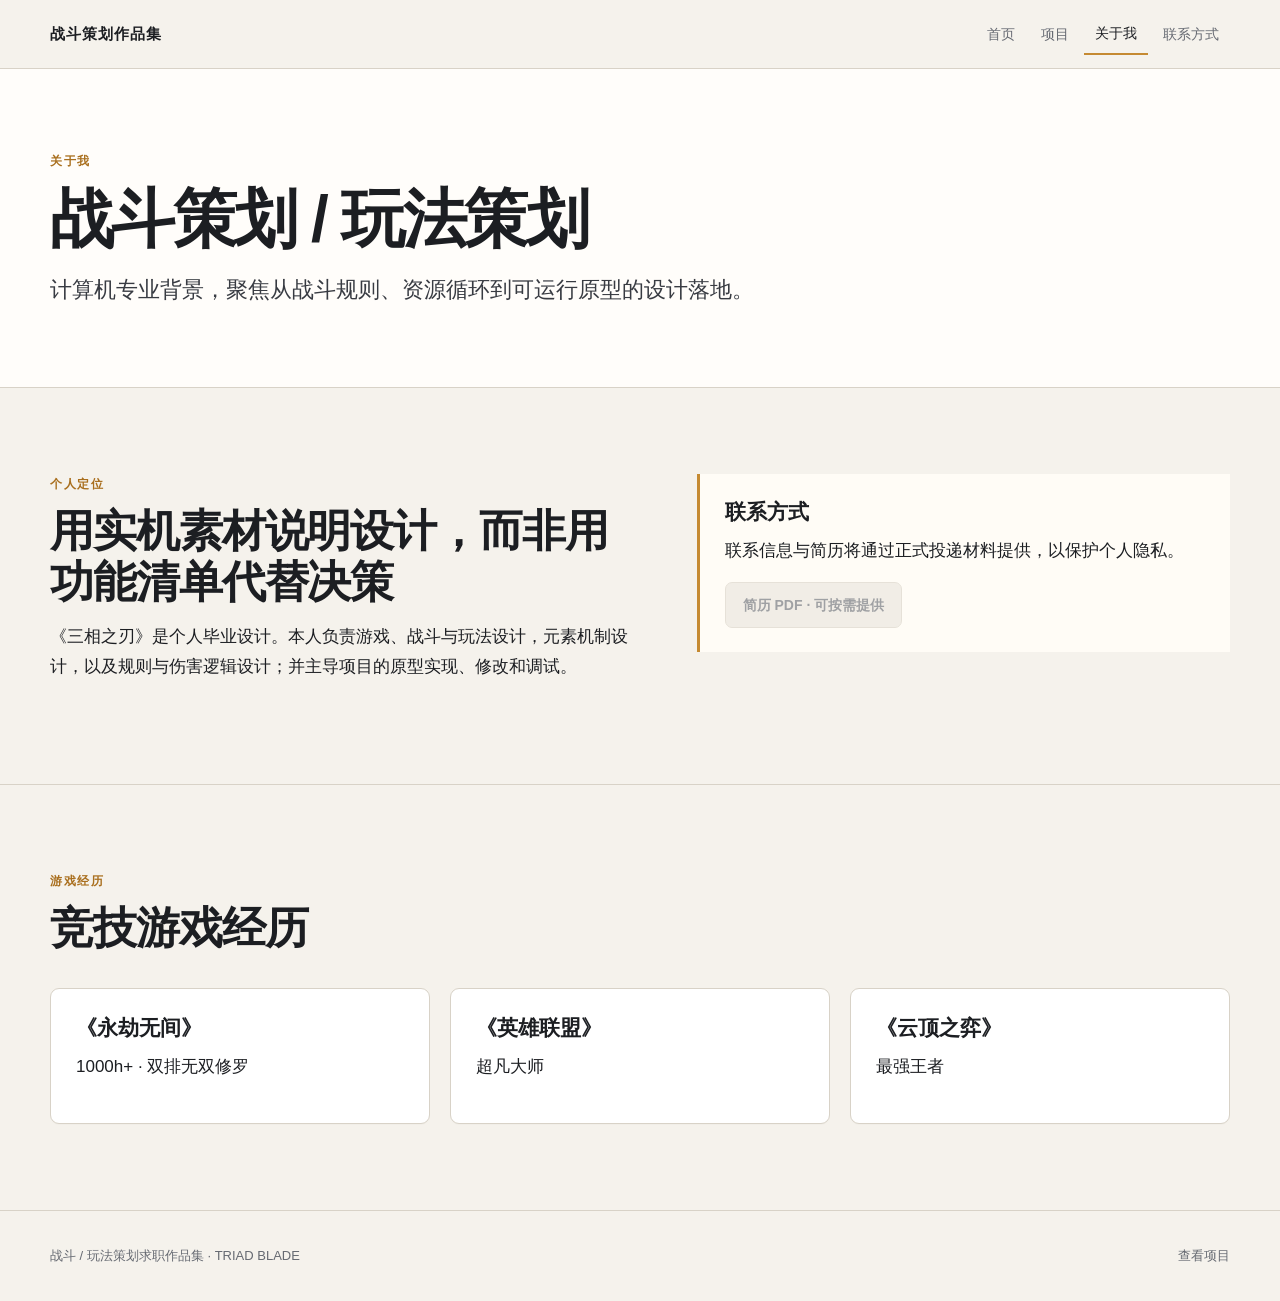
==== about.html @ 522d1002 "Publish combat design portfolio" ====
<!doctype html>
<html lang="zh-CN"><head><meta charset="utf-8"><meta name="viewport" content="width=device-width, initial-scale=1"><meta name="description" content="战斗策划 / 玩法策划求职作品集：TRIAD BLADE《三相之刃》。"><meta name="robots" content="noindex,nofollow,noarchive"><title>关于我｜TRIAD BLADE 战斗策划作品集</title><link rel="icon" href="data:,"><link rel="stylesheet" href="styles.css"></head>
<body data-page="about"><a class="skip-link" href="#main">跳到正文</a><header class="site-header"><div class="shell header-inner"><a class="brand" href="index.html">战斗策划作品集</a><button class="menu-toggle" type="button" aria-expanded="false" aria-controls="site-nav" data-menu-toggle>菜单</button><nav class="site-nav" id="site-nav" aria-label="主导航" data-site-nav><a href="index.html" data-nav="home">首页</a><a href="project-yongzhe.html" data-nav="project">项目</a><a href="about.html#about" data-nav="about">关于我</a><a href="about.html#contact">联系方式</a></nav></div></header>
<main id="main"><section class="project-hero" id="about"><div class="shell"><p class="eyebrow">关于我</p><h1>战斗策划 / 玩法策划</h1><p class="lead">计算机专业背景，聚焦从战斗规则、资源循环到可运行原型的设计落地。</p></div></section><section class="section"><div class="shell split"><div><p class="eyebrow">个人定位</p><h2>用实机素材说明设计，而非用功能清单代替决策</h2><p>《三相之刃》是个人毕业设计。本人负责游戏、战斗与玩法设计，元素机制设计，以及规则与伤害逻辑设计；并主导项目的原型实现、修改和调试。</p></div><aside class="callout" id="contact"><h3>联系方式</h3><p>联系信息与简历将通过正式投递材料提供，以保护个人隐私。</p><span class="button disabled" aria-disabled="true">简历 PDF · 可按需提供</span></aside></div></section><section class="section"><div class="shell"><div class="section-head"><p class="eyebrow">游戏经历</p><h2>竞技游戏经历</h2></div><div class="grid-3"><article class="card"><h3>《永劫无间》</h3><p>1000h+ · 双排无双修罗</p></article><article class="card"><h3>《英雄联盟》</h3><p>超凡大师</p></article><article class="card"><h3>《云顶之弈》</h3><p>最强王者</p></article></div></div></section></main><footer class="footer"><div class="shell footer-inner"><span>战斗 / 玩法策划求职作品集 · TRIAD BLADE</span><a href="project-yongzhe.html">查看项目</a></div></footer><button class="back-to-top" type="button" data-back-to-top aria-label="返回顶部">↑ <span>返回顶部</span></button><script src="script.js"></script></body></html>
---- styles.css ----
:root { --bg:#f5f2ec; --paper:#fffdfa; --surface:#ffffff; --ink:#1c1e22; --muted:#666a72; --line:#d8d2c7; --gold:#c58a32; --gold-deep:#a96f1e; --media:#111318; --max:1180px; --header-h:68px; }
* { box-sizing:border-box; } html { scroll-behavior:smooth; } body { margin:0; background:var(--bg); color:var(--ink); font-family:Inter,"Noto Sans SC","Microsoft YaHei",sans-serif; font-size:17px; line-height:1.72; } a { color:inherit; text-decoration:none; } img,video { display:block; max-width:100%; } button { font:inherit; }
.shell { width:min(calc(100% - 48px),var(--max)); margin-inline:auto; } .skip-link { position:fixed; z-index:100; top:-80px; left:16px; padding:10px 16px; background:var(--gold); color:#fff; } .skip-link:focus { top:16px; }
.site-header { position:sticky; top:0; z-index:20; border-bottom:1px solid var(--line); background:rgba(245,242,236,.94); backdrop-filter:blur(12px); } .header-inner { display:flex; min-height:var(--header-h); align-items:center; justify-content:space-between; gap:24px; } .brand { color:var(--ink); font-size:15px; font-weight:800; letter-spacing:.07em; } .site-nav { display:flex; gap:4px; align-items:center; } .site-nav a { padding:8px 11px; color:var(--muted); font-size:14px; } .site-nav a:hover,.site-nav a[aria-current="page"] { color:var(--ink); } .site-nav a[aria-current="page"] { border-bottom:2px solid var(--gold); } .menu-toggle { display:none; padding:7px 10px; border:1px solid var(--line); border-radius:7px; background:var(--surface); color:var(--ink); }
.section { position:relative; padding:86px 0; border-top:1px solid var(--line); } .section-compact { padding:66px 0; } section[id] { scroll-margin-top:calc(var(--header-h) + 55px); } .section-head { max-width:760px; margin-bottom:34px; } .eyebrow { margin:0 0 12px; color:var(--gold-deep); font-size:12px; font-weight:800; letter-spacing:.13em; text-transform:uppercase; } h1,h2,h3,p { margin-top:0; } h1 { margin-bottom:18px; font-size:clamp(3rem,5vw,4rem); line-height:1.1; letter-spacing:-.04em; } h2 { margin-bottom:15px; font-size:clamp(1.9rem,3.4vw,3rem); line-height:1.16; letter-spacing:-.025em; } h3 { margin-bottom:10px; font-size:1.32rem; line-height:1.32; } .lead { color:#383b42; font-size:clamp(1.08rem,1.75vw,1.42rem); line-height:1.62; } .muted { color:var(--muted); }
.gameplay-hero { position:relative; isolation:isolate; width:100%; aspect-ratio:16/9; overflow:hidden; background:var(--media); } .gameplay-hero-video,.gameplay-hero-overlay { position:absolute; inset:0; width:100%; height:100%; } .gameplay-hero-video { z-index:-2; object-fit:contain; object-position:center; background:var(--media); } .gameplay-hero-overlay { z-index:-1; background:linear-gradient(90deg,rgba(8,10,14,.82) 0%,rgba(8,10,14,.58) 28%,rgba(8,10,14,.18) 52%,rgba(8,10,14,0) 72%); pointer-events:none; } .gameplay-hero-content { position:relative; height:100%; } .gameplay-hero-copy { position:absolute; top:38%; max-width:650px; color:#f9f6ef; } .hero-name { margin:0 0 8px; color:rgba(249,246,239,.78); font-size:14px; font-weight:650; letter-spacing:.06em; } .hero-role { margin:0 0 8px; color:#e7b965; font-size:clamp(1.5rem,2.2vw,1.75rem); font-weight:800; line-height:1.25; } .gameplay-hero h1 { margin-bottom:8px; color:#fffdf8; font-size:clamp(3.5rem,5vw,4.5rem); line-height:1.08; letter-spacing:-.045em; white-space:nowrap; } .hero-subtitle { margin:0 0 14px; color:#f7f1e7; font-size:clamp(1.5rem,2.3vw,2rem); font-weight:700; line-height:1.3; } .hero-summary { max-width:620px; margin:0; color:rgba(249,246,239,.9); font-size:clamp(1.08rem,1.5vw,1.25rem); line-height:1.65; } .gameplay-hero .actions { margin-top:25px; } .gameplay-hero .button.secondary { border-color:rgba(255,255,255,.42); color:#fff; } .gameplay-hero .tag-list li { border-color:rgba(255,255,255,.28); background:rgba(12,14,18,.3); color:rgba(255,255,255,.9); } .actions { display:flex; flex-wrap:wrap; gap:11px; margin-top:25px; } .button { display:inline-flex; min-height:45px; align-items:center; justify-content:center; padding:10px 17px; border:1px solid var(--gold); border-radius:7px; background:var(--gold); color:#fff; font-size:14px; font-weight:800; } .button:hover { background:var(--gold-deep); border-color:var(--gold-deep); } .button.secondary { border-color:var(--line); background:transparent; color:var(--ink); } .button.secondary:hover { border-color:var(--gold); color:var(--gold-deep); background:#fffaf2; } .button.disabled { cursor:not-allowed; opacity:.62; border-color:var(--line); background:#e9e5dd; color:var(--muted); }
.tag-list { display:flex; flex-wrap:wrap; gap:8px; margin:20px 0 0; padding:0; list-style:none; } .tag-list li { padding:4px 10px; border:1px solid var(--line); border-radius:999px; background:var(--paper); color:#4e5157; font-size:13px; }
.cases-intro { padding-top:76px; }
.intro-grid,.split,.feature-split { display:grid; grid-template-columns:minmax(0,1fr) minmax(300px,.9fr); gap:54px; align-items:start; } .grid-2,.grid-3 { display:grid; gap:20px; } .grid-2 { grid-template-columns:repeat(2,minmax(0,1fr)); } .grid-3 { grid-template-columns:repeat(3,minmax(0,1fr)); } .card { height:100%; padding:25px; border:1px solid var(--line); border-radius:9px; background:var(--surface); box-shadow:0 1px 1px rgba(45,35,21,.02); } .card-link { display:flex; flex-direction:column; transition:border-color .16s ease,box-shadow .16s ease,transform .16s ease; } .card-link:hover { border-color:var(--gold); box-shadow:0 10px 24px rgba(87,60,18,.1); transform:translateY(-2px); } .card-link p { margin-bottom:0; color:#4d5057; } .card-index { display:block; margin-bottom:12px; color:var(--gold-deep); font-size:12px; font-weight:850; letter-spacing:.12em; } .facts { margin:0; padding:0; list-style:none; border-top:1px solid var(--line); } .facts li { display:grid; grid-template-columns:110px 1fr; gap:18px; padding:12px 0; border-bottom:1px solid var(--line); } .facts span { color:var(--muted); font-size:14px; } .facts strong { font-weight:700; } .callout { padding:24px 25px; border-left:3px solid var(--gold); background:#fffcf6; } .callout p:last-child { margin-bottom:0; } .status-list { margin:0; padding-left:20px; } .status-list li + li { margin-top:8px; }
.project-hero { padding:82px 0 56px; background:var(--paper); } .project-hero h1 { max-width:900px; } .project-meta { display:grid; grid-template-columns:repeat(4,1fr); gap:1px; margin-top:36px; border:1px solid var(--line); background:var(--line); } .project-meta>div { padding:17px; background:var(--surface); } .project-meta span { display:block; color:var(--muted); font-size:12px; } .project-meta strong { display:block; margin-top:5px; font-size:15px; } .anchor-nav { position:sticky; top:var(--header-h); z-index:15; border-block:1px solid var(--line); background:rgba(255,253,250,.94); backdrop-filter:blur(10px); } .anchor-nav .shell { display:flex; gap:2px; overflow-x:auto; } .anchor-nav a { flex:0 0 auto; padding:12px 11px 10px; border-bottom:2px solid transparent; color:var(--muted); font-size:12px; font-weight:750; white-space:nowrap; } .anchor-nav a:hover,.anchor-nav a.is-active { color:var(--gold-deep); border-bottom-color:var(--gold); }
.case-section { border-top-color:#d8c7a9; } .case-elements { background:#f4f3ef; } .case-parry { background:var(--paper); } .case-transform { background:#f1efeb; } .case-header { display:grid; grid-template-columns:82px minmax(0,1fr); gap:24px; margin-bottom:35px; } .case-number { color:var(--gold); font-size:58px; font-weight:850; line-height:1; letter-spacing:-.07em; }
.media-grid { display:grid; gap:18px; } .media-grid-2 { grid-template-columns:repeat(2,minmax(0,1fr)); } .media-grid-3 { grid-template-columns:repeat(3,minmax(0,1fr)); } .media-card { overflow:hidden; border:1px solid var(--line); border-radius:9px; background:var(--surface); } .media-card video { width:100%; aspect-ratio:16/9; object-fit:contain; background:var(--media); } .media-card figcaption { min-height:70px; padding:13px 15px; } .media-card figcaption strong,.media-card figcaption span { display:block; } .media-card figcaption strong { color:var(--ink); font-size:14px; } .media-card figcaption span { margin-top:3px; color:var(--muted); font-size:12px; line-height:1.5; } .media-tall video { min-height:320px; } .media-unavailable { display:grid; min-height:270px; place-content:center; gap:8px; padding:28px; background:#f1ede5; color:var(--ink); text-align:center; } .media-unavailable span { color:var(--muted); font-size:14px; }
.decision-strip { display:grid; grid-template-columns:repeat(3,1fr); gap:1px; margin-top:24px; border:1px solid var(--line); background:var(--line); } .decision-strip>div { padding:20px; background:var(--surface); } .decision-strip span { display:block; color:var(--gold-deep); font-size:12px; font-weight:800; letter-spacing:.1em; } .decision-strip strong { display:block; margin:5px 0; font-size:18px; } .decision-strip p { margin:0; color:#4e5158; font-size:14px; line-height:1.55; } .terrain-note { display:flex; flex-wrap:wrap; gap:12px 22px; margin-top:18px; padding:15px 18px; border-left:3px solid var(--gold); background:#fffaf1; color:#494c52; font-size:14px; } .terrain-note strong { color:var(--gold-deep); } .terrain-media { margin-top:18px; }
.feature-split { grid-template-columns:minmax(0,1fr) minmax(0,1fr); } .parry-flow { margin:0 0 20px; padding:0; list-style:none; border-block:1px solid var(--line); } .parry-flow li { display:grid; grid-template-columns:36px minmax(0,1fr); column-gap:13px; padding:15px 2px; border-bottom:1px solid var(--line); } .parry-flow li:last-child { border-bottom:0; } .parry-flow li>span { grid-row:span 2; display:grid; width:29px; height:29px; place-items:center; border:1px solid var(--gold); border-radius:50%; color:var(--gold-deep); font-size:11px; font-weight:800; } .parry-flow strong { font-size:16px; line-height:1.4; } .parry-flow small { color:var(--muted); font-size:13px; }
.comparison-strip { display:grid; grid-template-columns:1fr auto 1fr; align-items:center; gap:20px; margin-top:24px; padding:24px; border:1px solid var(--line); border-radius:9px; background:var(--surface); } .comparison-strip span { display:block; color:var(--muted); font-size:12px; font-weight:800; } .comparison-strip strong { display:block; color:var(--gold-deep); font-size:24px; } .comparison-strip p { margin:0; color:#4e5158; font-size:14px; } .comparison-arrow { color:var(--gold); font-size:28px; }
.transform-story-media { width:min(100%,980px); margin:0 auto; } .transform-story-media video { min-height:0; } .transform-rules { display:grid; grid-template-columns:repeat(2,minmax(0,1fr)); gap:18px; max-width:980px; margin:24px auto 0; } .rule-block { padding:24px 25px; border:1px solid var(--line); border-radius:9px; background:var(--surface); } .rule-block .eyebrow { margin-bottom:8px; } .rule-block h3 { color:var(--gold-deep); } .mastery-rule { border-top:3px solid var(--gold); } .transform-conclusion { display:block; max-width:980px; margin:18px auto 0; padding:18px 21px; border-left:3px solid var(--gold); background:#fffaf1; color:var(--ink); font-size:18px; line-height:1.55; }
.supporting-head { margin-bottom:28px; } .supporting-head h2 { font-size:clamp(1.65rem,2.5vw,2.2rem); } .support-grid { display:grid; grid-template-columns:repeat(3,minmax(0,1fr)); gap:20px; align-items:stretch; } .support-module { display:flex; flex-direction:column; min-height:470px; padding:24px; border:1px solid var(--line); border-radius:10px; background:var(--surface); box-shadow:0 1px 0 rgba(67,50,21,.03); transition:transform .18s ease, border-color .18s ease, box-shadow .18s ease; } .support-module:hover { transform:translateY(-3px); border-color:var(--gold); box-shadow:0 12px 24px rgba(56,42,21,.09); } .support-copy h3 { margin:0; color:var(--ink); font-size:1.35rem; } .english-term { margin:5px 0 14px; color:var(--muted); font-size:.79rem; font-weight:700; letter-spacing:.045em; } .support-description { margin:0; color:#4d5057; font-size:.94rem; line-height:1.65; } .support-media-grid { display:grid; grid-template-columns:repeat(2,minmax(0,1fr)); gap:10px; margin-top:auto; padding-top:22px; } .mini-media { overflow:hidden; margin:0; border:1px solid #272a30; border-radius:7px; background:var(--media); } .mini-media video { display:block; width:100%; aspect-ratio:16/9; background:var(--media); object-fit:contain; } .mini-media figcaption { padding:8px 9px; color:#eae7e0; font-size:.78rem; font-weight:700; line-height:1.35; }
.footer { padding:34px 0; border-top:1px solid var(--line); color:var(--muted); font-size:13px; } .footer-inner { display:flex; justify-content:space-between; gap:18px; } .back-to-top { position:fixed; right:22px; bottom:22px; z-index:30; display:inline-flex; gap:7px; align-items:center; min-height:40px; padding:8px 12px; border:1px solid var(--line); border-radius:8px; background:var(--surface); color:var(--ink); box-shadow:0 6px 16px rgba(56,42,21,.12); opacity:0; pointer-events:none; transform:translateY(6px); transition:.16s ease; } .back-to-top.is-visible { opacity:1; pointer-events:auto; transform:none; }
@media (max-width:980px) { .intro-grid,.split,.feature-split { grid-template-columns:1fr; gap:30px; } .grid-3,.media-grid-3,.support-grid { grid-template-columns:repeat(2,minmax(0,1fr)); } .media-grid-3 .media-card:first-child { grid-column:span 2; } .project-meta { grid-template-columns:repeat(2,1fr); } }
@media (max-width:720px) { :root { --header-h:61px; } body { font-size:16px; } .shell { width:min(calc(100% - 32px),var(--max)); } .section { padding:60px 0; } .gameplay-hero { display:flex; aspect-ratio:auto; flex-direction:column; overflow:visible; background:var(--media); } .gameplay-hero-video { position:relative; inset:auto; z-index:0; order:2; width:100%; height:auto; aspect-ratio:16/9; object-fit:contain; } .gameplay-hero-overlay { display:none; } .gameplay-hero-content { position:relative; z-index:1; order:1; height:auto; background:var(--media); } .gameplay-hero-copy { position:static; max-width:100%; padding:42px 0 32px; color:#f9f6ef; } .gameplay-hero h1 { font-size:clamp(2.5rem,12vw,3.25rem); } .hero-role { font-size:1.35rem; } .hero-subtitle { font-size:1.35rem; } .hero-summary { font-size:1rem; } .menu-toggle { display:inline-flex; } .site-nav { position:absolute; top:60px; right:16px; left:16px; display:none; flex-direction:column; align-items:stretch; padding:10px; border:1px solid var(--line); border-radius:9px; background:var(--surface); box-shadow:0 14px 38px rgba(50,37,17,.14); } .site-nav.is-open { display:flex; } .site-nav a[aria-current="page"] { border:0; background:#f3ede3; } .grid-2,.grid-3,.media-grid-2,.media-grid-3,.project-meta,.decision-strip,.support-grid { grid-template-columns:1fr; } .media-grid-3 .media-card:first-child { grid-column:auto; } .support-module { min-height:0; } .project-hero { padding:60px 0 44px; } .case-header { grid-template-columns:1fr; gap:8px; } .case-number { font-size:40px; } .facts li { grid-template-columns:1fr; gap:2px; } .media-tall video { min-height:0; } .comparison-strip { grid-template-columns:1fr; gap:14px; } .comparison-arrow { display:none; } .footer-inner { flex-direction:column; } .back-to-top { right:14px; bottom:14px; } }
@media (max-width:720px) { .transform-rules { grid-template-columns:1fr; } .transform-conclusion { font-size:17px; } }
@media (prefers-reduced-motion:reduce) { html { scroll-behavior:auto; } .card-link,.back-to-top { transition:none; } }
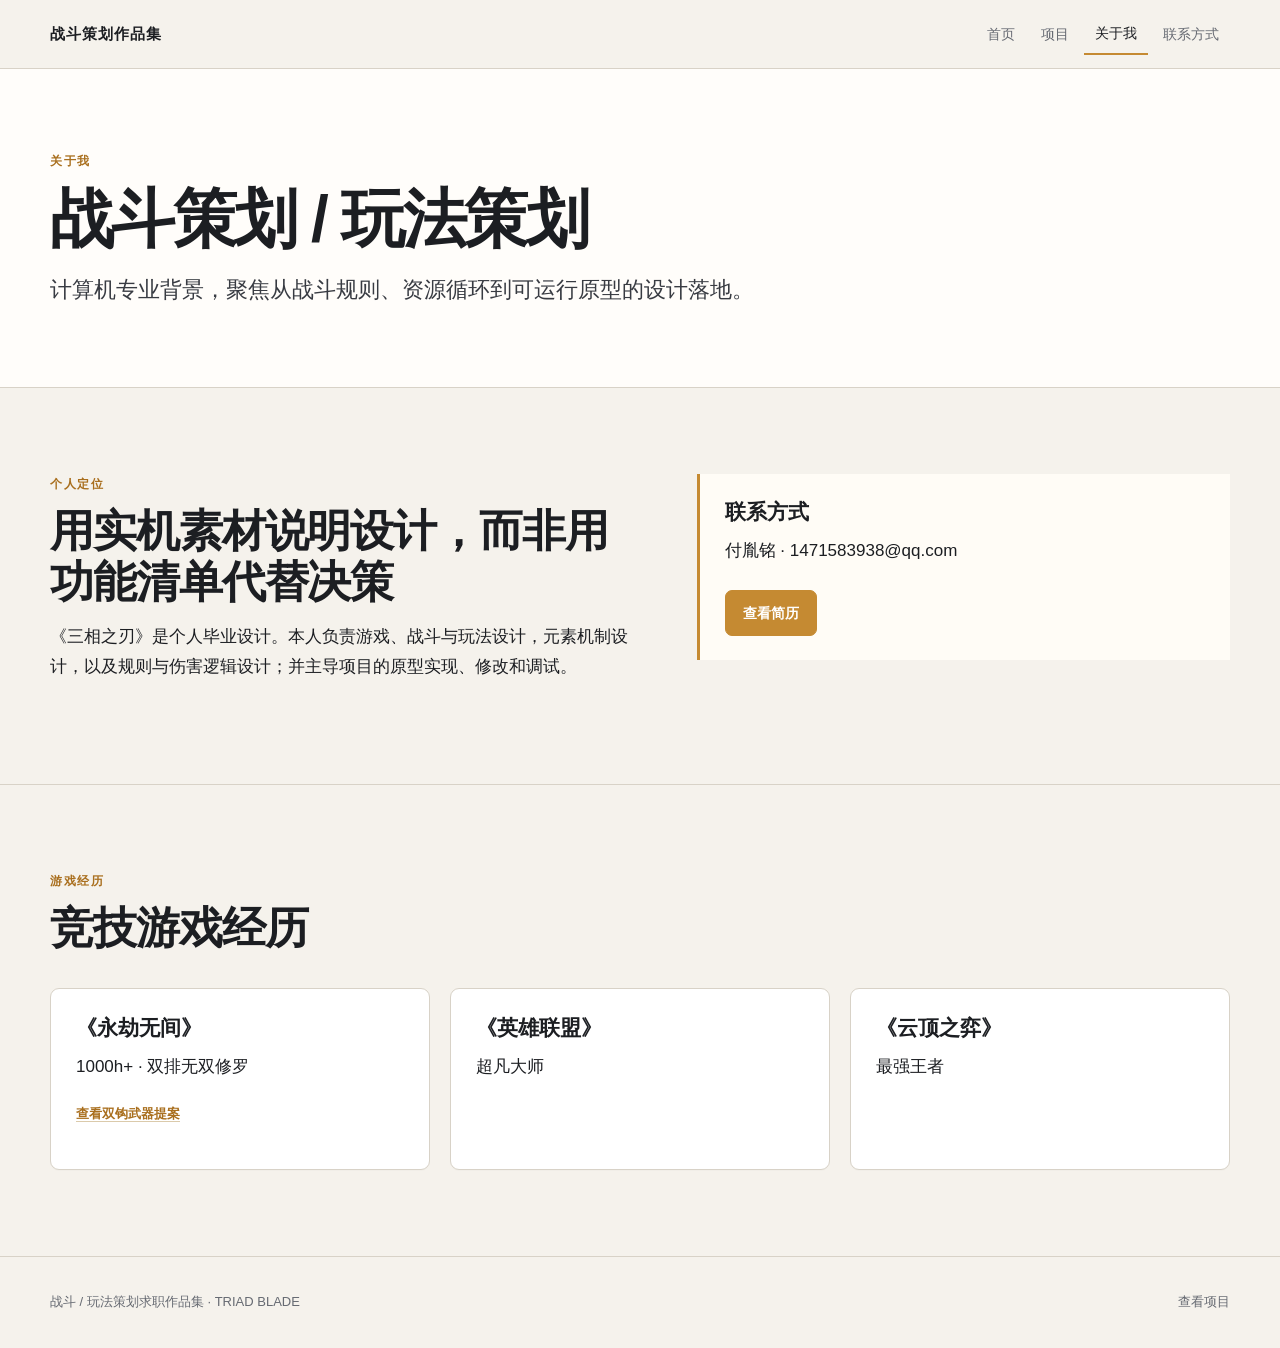
==== commit 9e03c069: "Finalize combat design portfolio" ====
--- a/about.html
+++ b/about.html
@@ -1,4 +1,4 @@
 <!doctype html>
 <html lang="zh-CN"><head><meta charset="utf-8"><meta name="viewport" content="width=device-width, initial-scale=1"><meta name="description" content="战斗策划 / 玩法策划求职作品集：TRIAD BLADE《三相之刃》。"><meta name="robots" content="noindex,nofollow,noarchive"><title>关于我｜TRIAD BLADE 战斗策划作品集</title><link rel="icon" href="data:,"><link rel="stylesheet" href="styles.css"></head>
 <body data-page="about"><a class="skip-link" href="#main">跳到正文</a><header class="site-header"><div class="shell header-inner"><a class="brand" href="index.html">战斗策划作品集</a><button class="menu-toggle" type="button" aria-expanded="false" aria-controls="site-nav" data-menu-toggle>菜单</button><nav class="site-nav" id="site-nav" aria-label="主导航" data-site-nav><a href="index.html" data-nav="home">首页</a><a href="project-yongzhe.html" data-nav="project">项目</a><a href="about.html#about" data-nav="about">关于我</a><a href="about.html#contact">联系方式</a></nav></div></header>
-<main id="main"><section class="project-hero" id="about"><div class="shell"><p class="eyebrow">关于我</p><h1>战斗策划 / 玩法策划</h1><p class="lead">计算机专业背景，聚焦从战斗规则、资源循环到可运行原型的设计落地。</p></div></section><section class="section"><div class="shell split"><div><p class="eyebrow">个人定位</p><h2>用实机素材说明设计，而非用功能清单代替决策</h2><p>《三相之刃》是个人毕业设计。本人负责游戏、战斗与玩法设计，元素机制设计，以及规则与伤害逻辑设计；并主导项目的原型实现、修改和调试。</p></div><aside class="callout" id="contact"><h3>联系方式</h3><p>联系信息与简历将通过正式投递材料提供，以保护个人隐私。</p><span class="button disabled" aria-disabled="true">简历 PDF · 可按需提供</span></aside></div></section><section class="section"><div class="shell"><div class="section-head"><p class="eyebrow">游戏经历</p><h2>竞技游戏经历</h2></div><div class="grid-3"><article class="card"><h3>《永劫无间》</h3><p>1000h+ · 双排无双修罗</p></article><article class="card"><h3>《英雄联盟》</h3><p>超凡大师</p></article><article class="card"><h3>《云顶之弈》</h3><p>最强王者</p></article></div></div></section></main><footer class="footer"><div class="shell footer-inner"><span>战斗 / 玩法策划求职作品集 · TRIAD BLADE</span><a href="project-yongzhe.html">查看项目</a></div></footer><button class="back-to-top" type="button" data-back-to-top aria-label="返回顶部">↑ <span>返回顶部</span></button><script src="script.js"></script></body></html>
+<main id="main"><section class="project-hero" id="about"><div class="shell"><p class="eyebrow">关于我</p><h1>战斗策划 / 玩法策划</h1><p class="lead">计算机专业背景，聚焦从战斗规则、资源循环到可运行原型的设计落地。</p></div></section><section class="section"><div class="shell split"><div><p class="eyebrow">个人定位</p><h2>用实机素材说明设计，而非用功能清单代替决策</h2><p>《三相之刃》是个人毕业设计。本人负责游戏、战斗与玩法设计，元素机制设计，以及规则与伤害逻辑设计；并主导项目的原型实现、修改和调试。</p></div><aside class="callout" id="contact"><h3>联系方式</h3><p>付胤铭 · 1471583938@qq.com</p><div class="actions"><a class="button" href="docs/fu-yinming-resume.pdf" target="_blank" rel="noopener">查看简历</a></div></aside></div></section><section class="section"><div class="shell"><div class="section-head"><p class="eyebrow">游戏经历</p><h2>竞技游戏经历</h2></div><div class="grid-3"><article class="card"><h3>《永劫无间》</h3><p>1000h+ · 双排无双修罗</p><p><a class="pdf-link" href="docs/naraka-double-hook-proposal.pdf" target="_blank" rel="noopener">查看双钩武器提案</a></p></article><article class="card"><h3>《英雄联盟》</h3><p>超凡大师</p></article><article class="card"><h3>《云顶之弈》</h3><p>最强王者</p></article></div></div></section></main><footer class="footer"><div class="shell footer-inner"><span>战斗 / 玩法策划求职作品集 · TRIAD BLADE</span><a href="project-yongzhe.html">查看项目</a></div></footer><button class="back-to-top" type="button" data-back-to-top aria-label="返回顶部">↑ <span>返回顶部</span></button><script src="script.js"></script></body></html>
--- a/styles.css
+++ b/styles.css
@@ -14,9 +14,16 @@
 .feature-split { grid-template-columns:minmax(0,1fr) minmax(0,1fr); } .parry-flow { margin:0 0 20px; padding:0; list-style:none; border-block:1px solid var(--line); } .parry-flow li { display:grid; grid-template-columns:36px minmax(0,1fr); column-gap:13px; padding:15px 2px; border-bottom:1px solid var(--line); } .parry-flow li:last-child { border-bottom:0; } .parry-flow li>span { grid-row:span 2; display:grid; width:29px; height:29px; place-items:center; border:1px solid var(--gold); border-radius:50%; color:var(--gold-deep); font-size:11px; font-weight:800; } .parry-flow strong { font-size:16px; line-height:1.4; } .parry-flow small { color:var(--muted); font-size:13px; }
 .comparison-strip { display:grid; grid-template-columns:1fr auto 1fr; align-items:center; gap:20px; margin-top:24px; padding:24px; border:1px solid var(--line); border-radius:9px; background:var(--surface); } .comparison-strip span { display:block; color:var(--muted); font-size:12px; font-weight:800; } .comparison-strip strong { display:block; color:var(--gold-deep); font-size:24px; } .comparison-strip p { margin:0; color:#4e5158; font-size:14px; } .comparison-arrow { color:var(--gold); font-size:28px; }
 .transform-story-media { width:min(100%,980px); margin:0 auto; } .transform-story-media video { min-height:0; } .transform-rules { display:grid; grid-template-columns:repeat(2,minmax(0,1fr)); gap:18px; max-width:980px; margin:24px auto 0; } .rule-block { padding:24px 25px; border:1px solid var(--line); border-radius:9px; background:var(--surface); } .rule-block .eyebrow { margin-bottom:8px; } .rule-block h3 { color:var(--gold-deep); } .mastery-rule { border-top:3px solid var(--gold); } .transform-conclusion { display:block; max-width:980px; margin:18px auto 0; padding:18px 21px; border-left:3px solid var(--gold); background:#fffaf1; color:var(--ink); font-size:18px; line-height:1.55; }
-.supporting-head { margin-bottom:28px; } .supporting-head h2 { font-size:clamp(1.65rem,2.5vw,2.2rem); } .support-grid { display:grid; grid-template-columns:repeat(3,minmax(0,1fr)); gap:20px; align-items:stretch; } .support-module { display:flex; flex-direction:column; min-height:470px; padding:24px; border:1px solid var(--line); border-radius:10px; background:var(--surface); box-shadow:0 1px 0 rgba(67,50,21,.03); transition:transform .18s ease, border-color .18s ease, box-shadow .18s ease; } .support-module:hover { transform:translateY(-3px); border-color:var(--gold); box-shadow:0 12px 24px rgba(56,42,21,.09); } .support-copy h3 { margin:0; color:var(--ink); font-size:1.35rem; } .english-term { margin:5px 0 14px; color:var(--muted); font-size:.79rem; font-weight:700; letter-spacing:.045em; } .support-description { margin:0; color:#4d5057; font-size:.94rem; line-height:1.65; } .support-media-grid { display:grid; grid-template-columns:repeat(2,minmax(0,1fr)); gap:10px; margin-top:auto; padding-top:22px; } .mini-media { overflow:hidden; margin:0; border:1px solid #272a30; border-radius:7px; background:var(--media); } .mini-media video { display:block; width:100%; aspect-ratio:16/9; background:var(--media); object-fit:contain; } .mini-media figcaption { padding:8px 9px; color:#eae7e0; font-size:.78rem; font-weight:700; line-height:1.35; }
+.supporting-section { padding-bottom:120px; } .supporting-head { margin-bottom:18px; } .supporting-head h2 { font-size:clamp(2.25rem,3vw,2.625rem); } .support-stack { max-width:1080px; } .support-module { padding:44px 0 52px; } .support-module + .support-module { border-top:1px solid var(--line); } .support-module-header { display:grid; grid-template-columns:48px minmax(0,1fr); gap:16px; max-width:720px; } .support-index { padding-top:4px; color:var(--gold-deep); font-size:14px; font-weight:850; letter-spacing:.1em; } .support-module h3 { margin:0; color:var(--ink); font-size:clamp(1.625rem,2.2vw,1.875rem); line-height:1.22; } .english-term { margin:5px 0 12px; color:var(--muted); font-size:.92rem; font-weight:650; letter-spacing:.025em; } .support-description { margin:0; color:#4d5057; font-size:1rem; line-height:1.65; } .support-media-pair { display:grid; grid-template-columns:repeat(2,minmax(0,1fr)); gap:20px; margin-top:26px; } .support-media { margin:0; } .support-media video { display:block; width:100%; aspect-ratio:16/9; border:1px solid #272a30; border-radius:8px; background:var(--media); object-fit:contain; } .support-media figcaption { padding-top:9px; color:var(--ink); font-size:.94rem; font-weight:700; line-height:1.4; }
 .footer { padding:34px 0; border-top:1px solid var(--line); color:var(--muted); font-size:13px; } .footer-inner { display:flex; justify-content:space-between; gap:18px; } .back-to-top { position:fixed; right:22px; bottom:22px; z-index:30; display:inline-flex; gap:7px; align-items:center; min-height:40px; padding:8px 12px; border:1px solid var(--line); border-radius:8px; background:var(--surface); color:var(--ink); box-shadow:0 6px 16px rgba(56,42,21,.12); opacity:0; pointer-events:none; transform:translateY(6px); transition:.16s ease; } .back-to-top.is-visible { opacity:1; pointer-events:auto; transform:none; }
-@media (max-width:980px) { .intro-grid,.split,.feature-split { grid-template-columns:1fr; gap:30px; } .grid-3,.media-grid-3,.support-grid { grid-template-columns:repeat(2,minmax(0,1fr)); } .media-grid-3 .media-card:first-child { grid-column:span 2; } .project-meta { grid-template-columns:repeat(2,1fr); } }
-@media (max-width:720px) { :root { --header-h:61px; } body { font-size:16px; } .shell { width:min(calc(100% - 32px),var(--max)); } .section { padding:60px 0; } .gameplay-hero { display:flex; aspect-ratio:auto; flex-direction:column; overflow:visible; background:var(--media); } .gameplay-hero-video { position:relative; inset:auto; z-index:0; order:2; width:100%; height:auto; aspect-ratio:16/9; object-fit:contain; } .gameplay-hero-overlay { display:none; } .gameplay-hero-content { position:relative; z-index:1; order:1; height:auto; background:var(--media); } .gameplay-hero-copy { position:static; max-width:100%; padding:42px 0 32px; color:#f9f6ef; } .gameplay-hero h1 { font-size:clamp(2.5rem,12vw,3.25rem); } .hero-role { font-size:1.35rem; } .hero-subtitle { font-size:1.35rem; } .hero-summary { font-size:1rem; } .menu-toggle { display:inline-flex; } .site-nav { position:absolute; top:60px; right:16px; left:16px; display:none; flex-direction:column; align-items:stretch; padding:10px; border:1px solid var(--line); border-radius:9px; background:var(--surface); box-shadow:0 14px 38px rgba(50,37,17,.14); } .site-nav.is-open { display:flex; } .site-nav a[aria-current="page"] { border:0; background:#f3ede3; } .grid-2,.grid-3,.media-grid-2,.media-grid-3,.project-meta,.decision-strip,.support-grid { grid-template-columns:1fr; } .media-grid-3 .media-card:first-child { grid-column:auto; } .support-module { min-height:0; } .project-hero { padding:60px 0 44px; } .case-header { grid-template-columns:1fr; gap:8px; } .case-number { font-size:40px; } .facts li { grid-template-columns:1fr; gap:2px; } .media-tall video { min-height:0; } .comparison-strip { grid-template-columns:1fr; gap:14px; } .comparison-arrow { display:none; } .footer-inner { flex-direction:column; } .back-to-top { right:14px; bottom:14px; } }
+@media (max-width:980px) { .intro-grid,.split,.feature-split { grid-template-columns:1fr; gap:30px; } .grid-3,.media-grid-3 { grid-template-columns:repeat(2,minmax(0,1fr)); } .media-grid-3 .media-card:first-child { grid-column:span 2; } .project-meta { grid-template-columns:repeat(2,1fr); } }
+@media (max-width:720px) { :root { --header-h:61px; } body { font-size:16px; } .shell { width:min(calc(100% - 32px),var(--max)); } .section { padding:60px 0; } .supporting-section { padding-bottom:96px; } .support-module { padding:34px 0 40px; } .support-module-header { grid-template-columns:1fr; gap:6px; } .support-index { padding-top:0; } .support-media-pair { grid-template-columns:1fr; gap:24px; margin-top:22px; } .gameplay-hero { display:flex; aspect-ratio:auto; flex-direction:column; overflow:visible; background:var(--media); } .gameplay-hero-video { position:relative; inset:auto; z-index:0; order:2; width:100%; height:auto; aspect-ratio:16/9; object-fit:contain; } .gameplay-hero-overlay { display:none; } .gameplay-hero-content { position:relative; z-index:1; order:1; height:auto; background:var(--media); } .gameplay-hero-copy { position:static; max-width:100%; padding:42px 0 32px; color:#f9f6ef; } .gameplay-hero h1 { font-size:clamp(2.5rem,12vw,3.25rem); } .hero-role { font-size:1.35rem; } .hero-subtitle { font-size:1.35rem; } .hero-summary { font-size:1rem; } .menu-toggle { display:inline-flex; } .site-nav { position:absolute; top:60px; right:16px; left:16px; display:none; flex-direction:column; align-items:stretch; padding:10px; border:1px solid var(--line); border-radius:9px; background:var(--surface); box-shadow:0 14px 38px rgba(50,37,17,.14); } .site-nav.is-open { display:flex; } .site-nav a[aria-current="page"] { border:0; background:#f3ede3; } .grid-2,.grid-3,.media-grid-2,.media-grid-3,.project-meta,.decision-strip { grid-template-columns:1fr; } .media-grid-3 .media-card:first-child { grid-column:auto; } .project-hero { padding:60px 0 44px; } .case-header { grid-template-columns:1fr; gap:8px; } .case-number { font-size:40px; } .facts li { grid-template-columns:1fr; gap:2px; } .media-tall video { min-height:0; } .comparison-strip { grid-template-columns:1fr; gap:14px; } .comparison-arrow { display:none; } .footer-inner { flex-direction:column; } .back-to-top { right:14px; bottom:14px; } }
 @media (max-width:720px) { .transform-rules { grid-template-columns:1fr; } .transform-conclusion { font-size:17px; } }
 @media (prefers-reduced-motion:reduce) { html { scroll-behavior:auto; } .card-link,.back-to-top { transition:none; } }
+.supporting-head .eyebrow { font-size:.875rem; }
+.boss-showcase { position:relative; isolation:isolate; overflow:hidden; padding:clamp(5.4rem,9vw,8rem) 0; background:#08101d; color:#f8f6ef; } .boss-showcase-backdrop,.boss-showcase-overlay { position:absolute; inset:0; pointer-events:none; } .boss-showcase-backdrop { z-index:-2; background:url("media/posters/knight_boss.jpg") center center / cover no-repeat; } .boss-showcase-overlay { z-index:-1; background:linear-gradient(90deg,rgba(5,8,15,.92) 0%,rgba(5,8,15,.78) 35%,rgba(5,8,15,.48) 63%,rgba(5,8,15,.32) 100%),linear-gradient(0deg,rgba(4,7,13,.45),rgba(4,7,13,.08) 55%,rgba(4,7,13,.28)); } .boss-showcase-grid { display:grid; grid-template-columns:minmax(0,.94fr) minmax(420px,.86fr); gap:clamp(2rem,6vw,5rem); align-items:center; } .boss-copy { max-width:610px; } .boss-copy .eyebrow { color:#e7b965; } .boss-copy h2 { margin-bottom:15px; color:#fffdf8; font-size:clamp(2.4rem,4.5vw,3.75rem); line-height:1.12; } .boss-copy h2 span { display:block; margin-top:8px; color:rgba(249,246,239,.68); font-size:clamp(1rem,1.5vw,1.2rem); font-weight:650; letter-spacing:.045em; } .boss-description { margin:0; color:rgba(249,246,239,.9); font-size:clamp(1.05rem,1.5vw,1.2rem); line-height:1.7; } .boss-tags li { border-color:rgba(255,255,255,.28); background:rgba(8,12,20,.42); color:rgba(255,255,255,.92); } .boss-video-card { width:min(100%,560px); justify-self:end; overflow:hidden; margin:0; padding:10px; border:1px solid rgba(255,255,255,.32); border-radius:11px; background:rgba(10,15,26,.76); box-shadow:0 20px 42px rgba(0,0,0,.28); backdrop-filter:blur(8px); } .boss-video-card video { display:block; width:100%; aspect-ratio:16/9; border-radius:5px; background:var(--media); object-fit:contain; } .boss-video-card figcaption { padding:12px 4px 2px; } .boss-video-card figcaption strong,.boss-video-card figcaption span { display:block; } .boss-video-card figcaption strong { color:#fffdf8; font-size:.95rem; } .boss-video-card figcaption span { margin-top:2px; color:rgba(249,246,239,.68); font-size:.8rem; }
+@media (max-width:820px) { .boss-showcase-grid { grid-template-columns:1fr; gap:30px; } .boss-video-card { width:100%; max-width:640px; justify-self:start; } }
+@media (max-width:720px) { .boss-showcase { padding:68px 0; } .boss-showcase-overlay { background:linear-gradient(180deg,rgba(5,8,15,.88) 0%,rgba(5,8,15,.72) 42%,rgba(5,8,15,.62) 100%); } .boss-copy h2 { font-size:clamp(2.25rem,10vw,3rem); } .boss-video-card { padding:7px; } }
+@media (max-width:720px) { .gameplay-hero { display:block; min-height:84svh; aspect-ratio:auto; overflow:hidden; background:var(--media); } .gameplay-hero-video { position:absolute; inset:0; z-index:0; order:initial; width:100%; height:100%; aspect-ratio:auto; object-fit:cover; object-position:60% center; } .gameplay-hero-overlay { display:block; z-index:1; background:linear-gradient(90deg,rgba(8,10,14,.9) 0%,rgba(8,10,14,.72) 58%,rgba(8,10,14,.34) 100%),linear-gradient(0deg,rgba(8,10,14,.48) 0%,rgba(8,10,14,.08) 58%,rgba(8,10,14,.32) 100%); } .gameplay-hero-content { position:relative; z-index:2; display:flex; height:100%; align-items:center; background:transparent; pointer-events:none; } .gameplay-hero-copy { position:static; max-width:31rem; padding:72px 0 52px; color:#f9f6ef; pointer-events:auto; } }
+
+.pdf-link { font-size:13px; font-weight:700; color:var(--gold-deep); border-bottom:1px solid rgba(166,124,46,.4); transition:color .15s ease,border-color .15s ease; } .pdf-link:hover { color:var(--ink); border-color:var(--ink); }
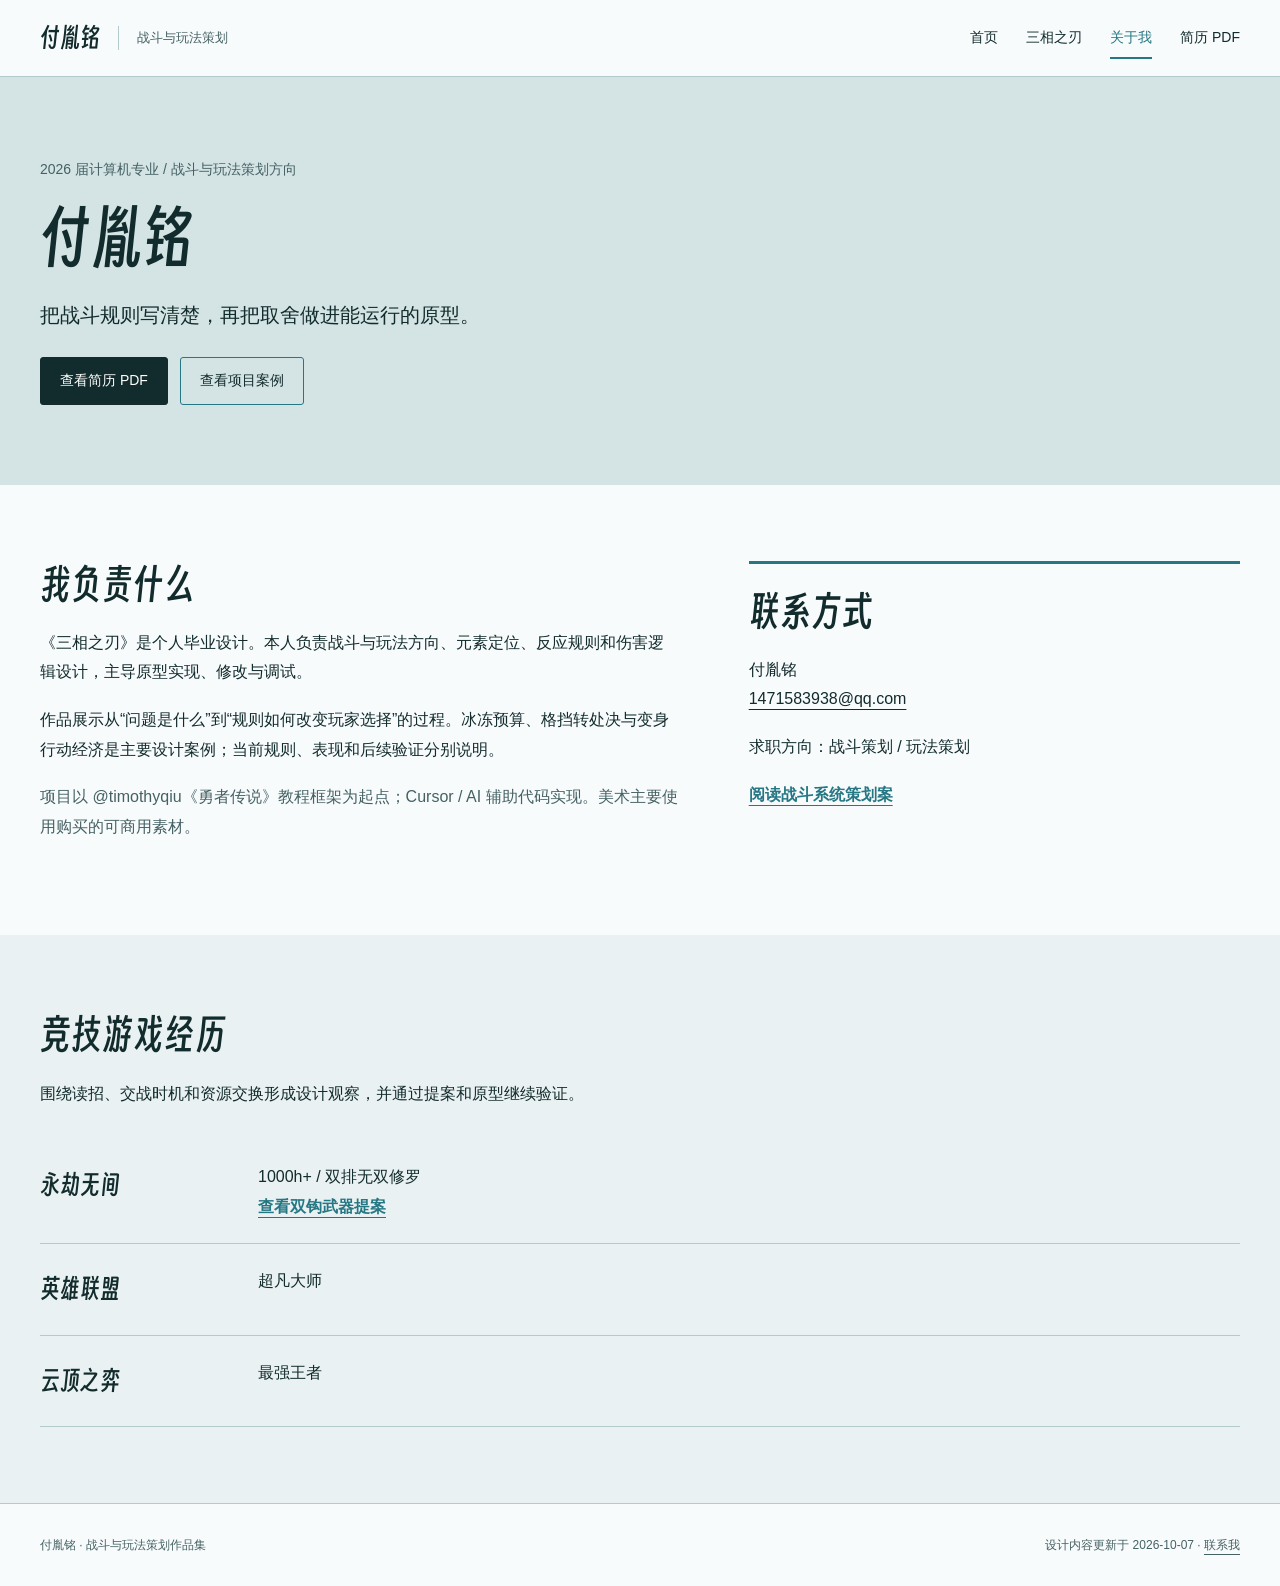
==== commit 7236bdc9: "Rebuild combat portfolio with current rules and responsive design cases" ====
--- a/about.html
+++ b/about.html
@@ -1,4 +1,10 @@
 <!doctype html>
-<html lang="zh-CN"><head><meta charset="utf-8"><meta name="viewport" content="width=device-width, initial-scale=1"><meta name="description" content="战斗策划 / 玩法策划求职作品集：TRIAD BLADE《三相之刃》。"><meta name="robots" content="noindex,nofollow,noarchive"><title>关于我｜TRIAD BLADE 战斗策划作品集</title><link rel="icon" href="data:,"><link rel="stylesheet" href="styles.css"></head>
-<body data-page="about"><a class="skip-link" href="#main">跳到正文</a><header class="site-header"><div class="shell header-inner"><a class="brand" href="index.html">战斗策划作品集</a><button class="menu-toggle" type="button" aria-expanded="false" aria-controls="site-nav" data-menu-toggle>菜单</button><nav class="site-nav" id="site-nav" aria-label="主导航" data-site-nav><a href="index.html" data-nav="home">首页</a><a href="project-yongzhe.html" data-nav="project">项目</a><a href="about.html#about" data-nav="about">关于我</a><a href="about.html#contact">联系方式</a></nav></div></header>
-<main id="main"><section class="project-hero" id="about"><div class="shell"><p class="eyebrow">关于我</p><h1>战斗策划 / 玩法策划</h1><p class="lead">计算机专业背景，聚焦从战斗规则、资源循环到可运行原型的设计落地。</p></div></section><section class="section"><div class="shell split"><div><p class="eyebrow">个人定位</p><h2>用实机素材说明设计，而非用功能清单代替决策</h2><p>《三相之刃》是个人毕业设计。本人负责游戏、战斗与玩法设计，元素机制设计，以及规则与伤害逻辑设计；并主导项目的原型实现、修改和调试。</p></div><aside class="callout" id="contact"><h3>联系方式</h3><p>付胤铭 · 1471583938@qq.com</p><div class="actions"><a class="button" href="docs/fu-yinming-resume.pdf" target="_blank" rel="noopener">查看简历</a></div></aside></div></section><section class="section"><div class="shell"><div class="section-head"><p class="eyebrow">游戏经历</p><h2>竞技游戏经历</h2></div><div class="grid-3"><article class="card"><h3>《永劫无间》</h3><p>1000h+ · 双排无双修罗</p><p><a class="pdf-link" href="docs/naraka-double-hook-proposal.pdf" target="_blank" rel="noopener">查看双钩武器提案</a></p></article><article class="card"><h3>《英雄联盟》</h3><p>超凡大师</p></article><article class="card"><h3>《云顶之弈》</h3><p>最强王者</p></article></div></div></section></main><footer class="footer"><div class="shell footer-inner"><span>战斗 / 玩法策划求职作品集 · TRIAD BLADE</span><a href="project-yongzhe.html">查看项目</a></div></footer><button class="back-to-top" type="button" data-back-to-top aria-label="返回顶部">↑ <span>返回顶部</span></button><script src="script.js"></script></body></html>
+<html lang="zh-CN">
+<head><meta charset="utf-8"><meta name="viewport" content="width=device-width, initial-scale=1"><meta name="description" content="2026 届计算机专业，战斗与玩法策划方向。原型设计职责、竞技游戏经历、提案与联系方式。"><meta name="robots" content="noindex,nofollow,noarchive"><meta name="theme-color" content="#122b2c"><meta property="og:title" content="付胤铭｜关于我与贡献说明"><meta property="og:description" content="2026 届计算机专业，战斗与玩法策划方向。原型设计职责、竞技游戏经历、提案与联系方式。"><meta property="og:image" content="https://alistair2567.github.io/media/current/title.webp"><meta property="og:type" content="website"><link rel="canonical" href="https://alistair2567.github.io/about.html"><title>付胤铭｜关于我与贡献说明</title><link rel="icon" type="image/svg+xml" href="favicon.svg"><link rel="preload" href="fonts/SmileySans-Oblique.woff2" as="font" type="font/woff2" crossorigin><link rel="stylesheet" href="styles.css"></head>
+<body data-page="about"><a class="skip-link" href="#main">跳到正文</a>
+<header class="site-header"><div class="shell header-inner"><a class="brand" href="index.html"><strong>付胤铭</strong><span>战斗与玩法策划</span></a><button class="menu-toggle" type="button" aria-expanded="false" aria-controls="site-nav" data-menu-toggle>菜单</button><nav class="site-nav" id="site-nav" aria-label="主导航" data-site-nav><a href="index.html" data-nav="home">首页</a><a href="project-yongzhe.html" data-nav="project">三相之刃</a><a href="about.html" data-nav="about">关于我</a><a href="docs/fu-yinming-resume.pdf" target="_blank" rel="noopener">简历 PDF</a></nav></div></header>
+<main id="main"><section class="about-top" id="about"><div class="shell"><p class="intro-label">2026 届计算机专业 / 战斗与玩法策划方向</p><h1>付胤铭</h1><p class="lead">把战斗规则写清楚，再把取舍做进能运行的原型。</p><div class="actions"><a class="button" href="docs/fu-yinming-resume.pdf" target="_blank" rel="noopener">查看简历 PDF</a><a class="button secondary" href="project-yongzhe.html">查看项目案例</a></div></div></section>
+<section class="section"><div class="shell about-grid"><div><h2>我负责什么</h2><p>《三相之刃》是个人毕业设计。本人负责战斗与玩法方向、元素定位、反应规则和伤害逻辑设计，主导原型实现、修改与调试。</p><p>作品展示从“问题是什么”到“规则如何改变玩家选择”的过程。冰冻预算、格挡转处决与变身行动经济是主要设计案例；当前规则、表现和后续验证分别说明。</p><p class="muted">项目以 @timothyqiu《勇者传说》教程框架为起点；Cursor / AI 辅助代码实现。美术主要使用购买的可商用素材。</p></div><aside class="contact" id="contact"><h2>联系方式</h2><p>付胤铭<br><a href="mailto:1471583938@qq.com">1471583938@qq.com</a></p><p>求职方向：战斗策划 / 玩法策划</p><a class="text-link" href="docs/triad-blade-combat-design.pdf" target="_blank" rel="noopener">阅读战斗系统策划案</a></aside></div></section>
+<section class="section tint"><div class="shell"><div class="section-head"><h2>竞技游戏经历</h2><p>围绕读招、交战时机和资源交换形成设计观察，并通过提案和原型继续验证。</p></div><ul class="experience-list"><li><strong>永劫无间</strong><div>1000h+ / 双排无双修罗<br><a class="text-link" href="docs/naraka-double-hook-proposal.pdf" target="_blank" rel="noopener">查看双钩武器提案</a></div></li><li><strong>英雄联盟</strong><div>超凡大师</div></li><li><strong>云顶之弈</strong><div>最强王者</div></li></ul></div></section></main>
+<footer class="site-footer"><div class="shell footer-inner"><span>付胤铭 · 战斗与玩法策划作品集</span><span>设计内容更新于 2026-10-07 · <a href="about.html#contact">联系我</a></span></div></footer>
+<button class="back-to-top" type="button" data-back-to-top aria-label="返回页面顶部">返回顶部</button><script src="script.js" defer></script></body></html>
--- a/styles.css
+++ b/styles.css
@@ -1,29 +1,20 @@
-:root { --bg:#f5f2ec; --paper:#fffdfa; --surface:#ffffff; --ink:#1c1e22; --muted:#666a72; --line:#d8d2c7; --gold:#c58a32; --gold-deep:#a96f1e; --media:#111318; --max:1180px; --header-h:68px; }
-* { box-sizing:border-box; } html { scroll-behavior:smooth; } body { margin:0; background:var(--bg); color:var(--ink); font-family:Inter,"Noto Sans SC","Microsoft YaHei",sans-serif; font-size:17px; line-height:1.72; } a { color:inherit; text-decoration:none; } img,video { display:block; max-width:100%; } button { font:inherit; }
-.shell { width:min(calc(100% - 48px),var(--max)); margin-inline:auto; } .skip-link { position:fixed; z-index:100; top:-80px; left:16px; padding:10px 16px; background:var(--gold); color:#fff; } .skip-link:focus { top:16px; }
-.site-header { position:sticky; top:0; z-index:20; border-bottom:1px solid var(--line); background:rgba(245,242,236,.94); backdrop-filter:blur(12px); } .header-inner { display:flex; min-height:var(--header-h); align-items:center; justify-content:space-between; gap:24px; } .brand { color:var(--ink); font-size:15px; font-weight:800; letter-spacing:.07em; } .site-nav { display:flex; gap:4px; align-items:center; } .site-nav a { padding:8px 11px; color:var(--muted); font-size:14px; } .site-nav a:hover,.site-nav a[aria-current="page"] { color:var(--ink); } .site-nav a[aria-current="page"] { border-bottom:2px solid var(--gold); } .menu-toggle { display:none; padding:7px 10px; border:1px solid var(--line); border-radius:7px; background:var(--surface); color:var(--ink); }
-.section { position:relative; padding:86px 0; border-top:1px solid var(--line); } .section-compact { padding:66px 0; } section[id] { scroll-margin-top:calc(var(--header-h) + 55px); } .section-head { max-width:760px; margin-bottom:34px; } .eyebrow { margin:0 0 12px; color:var(--gold-deep); font-size:12px; font-weight:800; letter-spacing:.13em; text-transform:uppercase; } h1,h2,h3,p { margin-top:0; } h1 { margin-bottom:18px; font-size:clamp(3rem,5vw,4rem); line-height:1.1; letter-spacing:-.04em; } h2 { margin-bottom:15px; font-size:clamp(1.9rem,3.4vw,3rem); line-height:1.16; letter-spacing:-.025em; } h3 { margin-bottom:10px; font-size:1.32rem; line-height:1.32; } .lead { color:#383b42; font-size:clamp(1.08rem,1.75vw,1.42rem); line-height:1.62; } .muted { color:var(--muted); }
-.gameplay-hero { position:relative; isolation:isolate; width:100%; aspect-ratio:16/9; overflow:hidden; background:var(--media); } .gameplay-hero-video,.gameplay-hero-overlay { position:absolute; inset:0; width:100%; height:100%; } .gameplay-hero-video { z-index:-2; object-fit:contain; object-position:center; background:var(--media); } .gameplay-hero-overlay { z-index:-1; background:linear-gradient(90deg,rgba(8,10,14,.82) 0%,rgba(8,10,14,.58) 28%,rgba(8,10,14,.18) 52%,rgba(8,10,14,0) 72%); pointer-events:none; } .gameplay-hero-content { position:relative; height:100%; } .gameplay-hero-copy { position:absolute; top:38%; max-width:650px; color:#f9f6ef; } .hero-name { margin:0 0 8px; color:rgba(249,246,239,.78); font-size:14px; font-weight:650; letter-spacing:.06em; } .hero-role { margin:0 0 8px; color:#e7b965; font-size:clamp(1.5rem,2.2vw,1.75rem); font-weight:800; line-height:1.25; } .gameplay-hero h1 { margin-bottom:8px; color:#fffdf8; font-size:clamp(3.5rem,5vw,4.5rem); line-height:1.08; letter-spacing:-.045em; white-space:nowrap; } .hero-subtitle { margin:0 0 14px; color:#f7f1e7; font-size:clamp(1.5rem,2.3vw,2rem); font-weight:700; line-height:1.3; } .hero-summary { max-width:620px; margin:0; color:rgba(249,246,239,.9); font-size:clamp(1.08rem,1.5vw,1.25rem); line-height:1.65; } .gameplay-hero .actions { margin-top:25px; } .gameplay-hero .button.secondary { border-color:rgba(255,255,255,.42); color:#fff; } .gameplay-hero .tag-list li { border-color:rgba(255,255,255,.28); background:rgba(12,14,18,.3); color:rgba(255,255,255,.9); } .actions { display:flex; flex-wrap:wrap; gap:11px; margin-top:25px; } .button { display:inline-flex; min-height:45px; align-items:center; justify-content:center; padding:10px 17px; border:1px solid var(--gold); border-radius:7px; background:var(--gold); color:#fff; font-size:14px; font-weight:800; } .button:hover { background:var(--gold-deep); border-color:var(--gold-deep); } .button.secondary { border-color:var(--line); background:transparent; color:var(--ink); } .button.secondary:hover { border-color:var(--gold); color:var(--gold-deep); background:#fffaf2; } .button.disabled { cursor:not-allowed; opacity:.62; border-color:var(--line); background:#e9e5dd; color:var(--muted); }
-.tag-list { display:flex; flex-wrap:wrap; gap:8px; margin:20px 0 0; padding:0; list-style:none; } .tag-list li { padding:4px 10px; border:1px solid var(--line); border-radius:999px; background:var(--paper); color:#4e5157; font-size:13px; }
-.cases-intro { padding-top:76px; }
-.intro-grid,.split,.feature-split { display:grid; grid-template-columns:minmax(0,1fr) minmax(300px,.9fr); gap:54px; align-items:start; } .grid-2,.grid-3 { display:grid; gap:20px; } .grid-2 { grid-template-columns:repeat(2,minmax(0,1fr)); } .grid-3 { grid-template-columns:repeat(3,minmax(0,1fr)); } .card { height:100%; padding:25px; border:1px solid var(--line); border-radius:9px; background:var(--surface); box-shadow:0 1px 1px rgba(45,35,21,.02); } .card-link { display:flex; flex-direction:column; transition:border-color .16s ease,box-shadow .16s ease,transform .16s ease; } .card-link:hover { border-color:var(--gold); box-shadow:0 10px 24px rgba(87,60,18,.1); transform:translateY(-2px); } .card-link p { margin-bottom:0; color:#4d5057; } .card-index { display:block; margin-bottom:12px; color:var(--gold-deep); font-size:12px; font-weight:850; letter-spacing:.12em; } .facts { margin:0; padding:0; list-style:none; border-top:1px solid var(--line); } .facts li { display:grid; grid-template-columns:110px 1fr; gap:18px; padding:12px 0; border-bottom:1px solid var(--line); } .facts span { color:var(--muted); font-size:14px; } .facts strong { font-weight:700; } .callout { padding:24px 25px; border-left:3px solid var(--gold); background:#fffcf6; } .callout p:last-child { margin-bottom:0; } .status-list { margin:0; padding-left:20px; } .status-list li + li { margin-top:8px; }
-.project-hero { padding:82px 0 56px; background:var(--paper); } .project-hero h1 { max-width:900px; } .project-meta { display:grid; grid-template-columns:repeat(4,1fr); gap:1px; margin-top:36px; border:1px solid var(--line); background:var(--line); } .project-meta>div { padding:17px; background:var(--surface); } .project-meta span { display:block; color:var(--muted); font-size:12px; } .project-meta strong { display:block; margin-top:5px; font-size:15px; } .anchor-nav { position:sticky; top:var(--header-h); z-index:15; border-block:1px solid var(--line); background:rgba(255,253,250,.94); backdrop-filter:blur(10px); } .anchor-nav .shell { display:flex; gap:2px; overflow-x:auto; } .anchor-nav a { flex:0 0 auto; padding:12px 11px 10px; border-bottom:2px solid transparent; color:var(--muted); font-size:12px; font-weight:750; white-space:nowrap; } .anchor-nav a:hover,.anchor-nav a.is-active { color:var(--gold-deep); border-bottom-color:var(--gold); }
-.case-section { border-top-color:#d8c7a9; } .case-elements { background:#f4f3ef; } .case-parry { background:var(--paper); } .case-transform { background:#f1efeb; } .case-header { display:grid; grid-template-columns:82px minmax(0,1fr); gap:24px; margin-bottom:35px; } .case-number { color:var(--gold); font-size:58px; font-weight:850; line-height:1; letter-spacing:-.07em; }
-.media-grid { display:grid; gap:18px; } .media-grid-2 { grid-template-columns:repeat(2,minmax(0,1fr)); } .media-grid-3 { grid-template-columns:repeat(3,minmax(0,1fr)); } .media-card { overflow:hidden; border:1px solid var(--line); border-radius:9px; background:var(--surface); } .media-card video { width:100%; aspect-ratio:16/9; object-fit:contain; background:var(--media); } .media-card figcaption { min-height:70px; padding:13px 15px; } .media-card figcaption strong,.media-card figcaption span { display:block; } .media-card figcaption strong { color:var(--ink); font-size:14px; } .media-card figcaption span { margin-top:3px; color:var(--muted); font-size:12px; line-height:1.5; } .media-tall video { min-height:320px; } .media-unavailable { display:grid; min-height:270px; place-content:center; gap:8px; padding:28px; background:#f1ede5; color:var(--ink); text-align:center; } .media-unavailable span { color:var(--muted); font-size:14px; }
-.decision-strip { display:grid; grid-template-columns:repeat(3,1fr); gap:1px; margin-top:24px; border:1px solid var(--line); background:var(--line); } .decision-strip>div { padding:20px; background:var(--surface); } .decision-strip span { display:block; color:var(--gold-deep); font-size:12px; font-weight:800; letter-spacing:.1em; } .decision-strip strong { display:block; margin:5px 0; font-size:18px; } .decision-strip p { margin:0; color:#4e5158; font-size:14px; line-height:1.55; } .terrain-note { display:flex; flex-wrap:wrap; gap:12px 22px; margin-top:18px; padding:15px 18px; border-left:3px solid var(--gold); background:#fffaf1; color:#494c52; font-size:14px; } .terrain-note strong { color:var(--gold-deep); } .terrain-media { margin-top:18px; }
-.feature-split { grid-template-columns:minmax(0,1fr) minmax(0,1fr); } .parry-flow { margin:0 0 20px; padding:0; list-style:none; border-block:1px solid var(--line); } .parry-flow li { display:grid; grid-template-columns:36px minmax(0,1fr); column-gap:13px; padding:15px 2px; border-bottom:1px solid var(--line); } .parry-flow li:last-child { border-bottom:0; } .parry-flow li>span { grid-row:span 2; display:grid; width:29px; height:29px; place-items:center; border:1px solid var(--gold); border-radius:50%; color:var(--gold-deep); font-size:11px; font-weight:800; } .parry-flow strong { font-size:16px; line-height:1.4; } .parry-flow small { color:var(--muted); font-size:13px; }
-.comparison-strip { display:grid; grid-template-columns:1fr auto 1fr; align-items:center; gap:20px; margin-top:24px; padding:24px; border:1px solid var(--line); border-radius:9px; background:var(--surface); } .comparison-strip span { display:block; color:var(--muted); font-size:12px; font-weight:800; } .comparison-strip strong { display:block; color:var(--gold-deep); font-size:24px; } .comparison-strip p { margin:0; color:#4e5158; font-size:14px; } .comparison-arrow { color:var(--gold); font-size:28px; }
-.transform-story-media { width:min(100%,980px); margin:0 auto; } .transform-story-media video { min-height:0; } .transform-rules { display:grid; grid-template-columns:repeat(2,minmax(0,1fr)); gap:18px; max-width:980px; margin:24px auto 0; } .rule-block { padding:24px 25px; border:1px solid var(--line); border-radius:9px; background:var(--surface); } .rule-block .eyebrow { margin-bottom:8px; } .rule-block h3 { color:var(--gold-deep); } .mastery-rule { border-top:3px solid var(--gold); } .transform-conclusion { display:block; max-width:980px; margin:18px auto 0; padding:18px 21px; border-left:3px solid var(--gold); background:#fffaf1; color:var(--ink); font-size:18px; line-height:1.55; }
-.supporting-section { padding-bottom:120px; } .supporting-head { margin-bottom:18px; } .supporting-head h2 { font-size:clamp(2.25rem,3vw,2.625rem); } .support-stack { max-width:1080px; } .support-module { padding:44px 0 52px; } .support-module + .support-module { border-top:1px solid var(--line); } .support-module-header { display:grid; grid-template-columns:48px minmax(0,1fr); gap:16px; max-width:720px; } .support-index { padding-top:4px; color:var(--gold-deep); font-size:14px; font-weight:850; letter-spacing:.1em; } .support-module h3 { margin:0; color:var(--ink); font-size:clamp(1.625rem,2.2vw,1.875rem); line-height:1.22; } .english-term { margin:5px 0 12px; color:var(--muted); font-size:.92rem; font-weight:650; letter-spacing:.025em; } .support-description { margin:0; color:#4d5057; font-size:1rem; line-height:1.65; } .support-media-pair { display:grid; grid-template-columns:repeat(2,minmax(0,1fr)); gap:20px; margin-top:26px; } .support-media { margin:0; } .support-media video { display:block; width:100%; aspect-ratio:16/9; border:1px solid #272a30; border-radius:8px; background:var(--media); object-fit:contain; } .support-media figcaption { padding-top:9px; color:var(--ink); font-size:.94rem; font-weight:700; line-height:1.4; }
-.footer { padding:34px 0; border-top:1px solid var(--line); color:var(--muted); font-size:13px; } .footer-inner { display:flex; justify-content:space-between; gap:18px; } .back-to-top { position:fixed; right:22px; bottom:22px; z-index:30; display:inline-flex; gap:7px; align-items:center; min-height:40px; padding:8px 12px; border:1px solid var(--line); border-radius:8px; background:var(--surface); color:var(--ink); box-shadow:0 6px 16px rgba(56,42,21,.12); opacity:0; pointer-events:none; transform:translateY(6px); transition:.16s ease; } .back-to-top.is-visible { opacity:1; pointer-events:auto; transform:none; }
-@media (max-width:980px) { .intro-grid,.split,.feature-split { grid-template-columns:1fr; gap:30px; } .grid-3,.media-grid-3 { grid-template-columns:repeat(2,minmax(0,1fr)); } .media-grid-3 .media-card:first-child { grid-column:span 2; } .project-meta { grid-template-columns:repeat(2,1fr); } }
-@media (max-width:720px) { :root { --header-h:61px; } body { font-size:16px; } .shell { width:min(calc(100% - 32px),var(--max)); } .section { padding:60px 0; } .supporting-section { padding-bottom:96px; } .support-module { padding:34px 0 40px; } .support-module-header { grid-template-columns:1fr; gap:6px; } .support-index { padding-top:0; } .support-media-pair { grid-template-columns:1fr; gap:24px; margin-top:22px; } .gameplay-hero { display:flex; aspect-ratio:auto; flex-direction:column; overflow:visible; background:var(--media); } .gameplay-hero-video { position:relative; inset:auto; z-index:0; order:2; width:100%; height:auto; aspect-ratio:16/9; object-fit:contain; } .gameplay-hero-overlay { display:none; } .gameplay-hero-content { position:relative; z-index:1; order:1; height:auto; background:var(--media); } .gameplay-hero-copy { position:static; max-width:100%; padding:42px 0 32px; color:#f9f6ef; } .gameplay-hero h1 { font-size:clamp(2.5rem,12vw,3.25rem); } .hero-role { font-size:1.35rem; } .hero-subtitle { font-size:1.35rem; } .hero-summary { font-size:1rem; } .menu-toggle { display:inline-flex; } .site-nav { position:absolute; top:60px; right:16px; left:16px; display:none; flex-direction:column; align-items:stretch; padding:10px; border:1px solid var(--line); border-radius:9px; background:var(--surface); box-shadow:0 14px 38px rgba(50,37,17,.14); } .site-nav.is-open { display:flex; } .site-nav a[aria-current="page"] { border:0; background:#f3ede3; } .grid-2,.grid-3,.media-grid-2,.media-grid-3,.project-meta,.decision-strip { grid-template-columns:1fr; } .media-grid-3 .media-card:first-child { grid-column:auto; } .project-hero { padding:60px 0 44px; } .case-header { grid-template-columns:1fr; gap:8px; } .case-number { font-size:40px; } .facts li { grid-template-columns:1fr; gap:2px; } .media-tall video { min-height:0; } .comparison-strip { grid-template-columns:1fr; gap:14px; } .comparison-arrow { display:none; } .footer-inner { flex-direction:column; } .back-to-top { right:14px; bottom:14px; } }
-@media (max-width:720px) { .transform-rules { grid-template-columns:1fr; } .transform-conclusion { font-size:17px; } }
-@media (prefers-reduced-motion:reduce) { html { scroll-behavior:auto; } .card-link,.back-to-top { transition:none; } }
-.supporting-head .eyebrow { font-size:.875rem; }
-.boss-showcase { position:relative; isolation:isolate; overflow:hidden; padding:clamp(5.4rem,9vw,8rem) 0; background:#08101d; color:#f8f6ef; } .boss-showcase-backdrop,.boss-showcase-overlay { position:absolute; inset:0; pointer-events:none; } .boss-showcase-backdrop { z-index:-2; background:url("media/posters/knight_boss.jpg") center center / cover no-repeat; } .boss-showcase-overlay { z-index:-1; background:linear-gradient(90deg,rgba(5,8,15,.92) 0%,rgba(5,8,15,.78) 35%,rgba(5,8,15,.48) 63%,rgba(5,8,15,.32) 100%),linear-gradient(0deg,rgba(4,7,13,.45),rgba(4,7,13,.08) 55%,rgba(4,7,13,.28)); } .boss-showcase-grid { display:grid; grid-template-columns:minmax(0,.94fr) minmax(420px,.86fr); gap:clamp(2rem,6vw,5rem); align-items:center; } .boss-copy { max-width:610px; } .boss-copy .eyebrow { color:#e7b965; } .boss-copy h2 { margin-bottom:15px; color:#fffdf8; font-size:clamp(2.4rem,4.5vw,3.75rem); line-height:1.12; } .boss-copy h2 span { display:block; margin-top:8px; color:rgba(249,246,239,.68); font-size:clamp(1rem,1.5vw,1.2rem); font-weight:650; letter-spacing:.045em; } .boss-description { margin:0; color:rgba(249,246,239,.9); font-size:clamp(1.05rem,1.5vw,1.2rem); line-height:1.7; } .boss-tags li { border-color:rgba(255,255,255,.28); background:rgba(8,12,20,.42); color:rgba(255,255,255,.92); } .boss-video-card { width:min(100%,560px); justify-self:end; overflow:hidden; margin:0; padding:10px; border:1px solid rgba(255,255,255,.32); border-radius:11px; background:rgba(10,15,26,.76); box-shadow:0 20px 42px rgba(0,0,0,.28); backdrop-filter:blur(8px); } .boss-video-card video { display:block; width:100%; aspect-ratio:16/9; border-radius:5px; background:var(--media); object-fit:contain; } .boss-video-card figcaption { padding:12px 4px 2px; } .boss-video-card figcaption strong,.boss-video-card figcaption span { display:block; } .boss-video-card figcaption strong { color:#fffdf8; font-size:.95rem; } .boss-video-card figcaption span { margin-top:2px; color:rgba(249,246,239,.68); font-size:.8rem; }
-@media (max-width:820px) { .boss-showcase-grid { grid-template-columns:1fr; gap:30px; } .boss-video-card { width:100%; max-width:640px; justify-self:start; } }
-@media (max-width:720px) { .boss-showcase { padding:68px 0; } .boss-showcase-overlay { background:linear-gradient(180deg,rgba(5,8,15,.88) 0%,rgba(5,8,15,.72) 42%,rgba(5,8,15,.62) 100%); } .boss-copy h2 { font-size:clamp(2.25rem,10vw,3rem); } .boss-video-card { padding:7px; } }
-@media (max-width:720px) { .gameplay-hero { display:block; min-height:84svh; aspect-ratio:auto; overflow:hidden; background:var(--media); } .gameplay-hero-video { position:absolute; inset:0; z-index:0; order:initial; width:100%; height:100%; aspect-ratio:auto; object-fit:cover; object-position:60% center; } .gameplay-hero-overlay { display:block; z-index:1; background:linear-gradient(90deg,rgba(8,10,14,.9) 0%,rgba(8,10,14,.72) 58%,rgba(8,10,14,.34) 100%),linear-gradient(0deg,rgba(8,10,14,.48) 0%,rgba(8,10,14,.08) 58%,rgba(8,10,14,.32) 100%); } .gameplay-hero-content { position:relative; z-index:2; display:flex; height:100%; align-items:center; background:transparent; pointer-events:none; } .gameplay-hero-copy { position:static; max-width:31rem; padding:72px 0 52px; color:#f9f6ef; pointer-events:auto; } }
-
-.pdf-link { font-size:13px; font-weight:700; color:var(--gold-deep); border-bottom:1px solid rgba(166,124,46,.4); transition:color .15s ease,border-color .15s ease; } .pdf-link:hover { color:var(--ink); border-color:var(--ink); }
+@font-face{font-family:Smiley;src:url('fonts/SmileySans-Oblique.woff2') format('woff2');font-display:swap}
+@font-face{font-family:MaShan;src:url('fonts/MaShanZheng-Regular.ttf') format('truetype');font-display:swap}
+:root{--ink:#122b2c;--mist:#d4e4e5;--paper:#f8fbfc;--muted:#456163;--line:#b4cbce;--fire:#e65b43;--ice:#267784;--thunder:#7355a8;--max:1200px;--header:76px}
+*{box-sizing:border-box}html{scroll-behavior:smooth}body{margin:0;color:var(--ink);background:var(--paper);font-family:'Microsoft YaHei','Noto Sans SC',sans-serif;font-size:16px;line-height:1.85}a{color:inherit;text-underline-offset:5px}img,video{display:block;max-width:100%;height:auto}button{font:inherit;color:inherit}button,a,summary{-webkit-tap-highlight-color:transparent}a:focus-visible,button:focus-visible,summary:focus-visible{outline:3px solid var(--thunder);outline-offset:5px}p{margin:0 0 18px}h1,h2,h3{font-family:Smiley,'Microsoft YaHei',sans-serif;font-weight:400;line-height:1.28;margin:0 0 18px}h1{font-size:clamp(34px,4vw,56px)}h2{font-size:clamp(29px,3vw,40px)}h3{font-size:25px}figure{margin:0}ul{padding-left:1.3em}li+li{margin-top:7px}.shell{width:min(calc(100% - 64px),var(--max));margin-inline:auto}.skip-link{position:fixed;top:-100px;left:20px;z-index:100;padding:10px 16px;background:var(--ink);color:white}.skip-link:focus{top:10px}
+.site-header{position:sticky;top:0;z-index:30;background:var(--paper);border-bottom:1px solid var(--line)}.header-inner{min-height:var(--header);display:flex;align-items:center;justify-content:space-between;gap:22px}.brand{text-decoration:none;display:flex;align-items:center;gap:18px}.brand strong{font-family:Smiley,sans-serif;font-size:25px;font-weight:400}.brand span{font-size:13px;color:var(--muted);border-left:1px solid var(--line);padding-left:18px}.site-nav{display:flex;align-items:center;gap:28px;font-size:14px}.site-nav a{text-decoration:none;padding:8px 0}.site-nav [aria-current=page]{box-shadow:inset 0 -2px var(--ice);color:var(--ice)}.menu-toggle{display:none;border:1px solid var(--line);background:transparent;padding:7px 14px}
+.button{display:inline-flex;align-items:center;justify-content:center;gap:8px;min-height:46px;padding:10px 19px;text-decoration:none;background:var(--ink);border:1px solid var(--ink);color:white;font-size:14px;border-radius:3px}.button:hover{background:#285356}.button.secondary{background:transparent;color:var(--ink);border-color:var(--ice)}.button.secondary:hover{background:var(--mist)}.actions{display:flex;flex-wrap:wrap;gap:12px;margin-top:24px}.text-link{color:var(--ice);font-weight:700}.muted,.caption{color:var(--muted)}.caption{font-size:12px;line-height:1.65;margin:10px 0 0}.lead{font-size:20px;line-height:1.75;max-width:38em}.intro-label{font-size:14px;color:var(--muted);margin-bottom:15px}
+.home-hero{background:var(--mist);padding:64px 0 52px}.hero-grid{display:grid;grid-template-columns:minmax(0,.85fr) minmax(0,1.6fr);gap:46px;align-items:center}.game-name{font-family:MaShan,serif;font-size:clamp(50px,6vw,76px);letter-spacing:.03em;line-height:1.1;margin:0 0 20px}.hero-copy .lead{font-size:21px}.hero-copy p:not(.lead){max-width:26em}.game-frame{background:var(--ink);padding:8px;box-shadow:10px 10px 0 rgba(18,43,44,.13)}.game-frame img{width:100%;aspect-ratio:16/9;object-fit:contain}.hero-meta{display:flex;flex-wrap:wrap;gap:12px 25px;margin-top:34px;font-size:13px;color:var(--muted)}
+.section{padding:76px 0}.section.tint{background:#e9f1f2}.section-head{max-width:720px;margin-bottom:32px}.section-head p:last-child{margin-bottom:0}.element-board{--element:var(--ice);border:1px solid var(--line);background:white}.element-tabs{display:flex;gap:0;background:var(--paper);border-bottom:1px solid var(--line)}.element-tabs button{flex:1;min-height:68px;display:flex;gap:14px;align-items:center;justify-content:center;cursor:pointer;border:0;border-bottom:4px solid transparent;background:transparent;font-family:Smiley,sans-serif;font-size:22px}.element-tabs button span{font-family:MaShan,serif;font-size:31px}.element-tabs button[aria-selected=true]{border-bottom-color:var(--element);background:white;color:var(--element)}.element-tabs button:hover{background:#edf4f5}.element-panel{display:grid;grid-template-columns:1.3fr 1fr;gap:30px;padding:28px;align-items:start}.element-panel[hidden]{display:none}.element-panel video{width:100%;aspect-ratio:16/9;object-fit:contain;background:var(--ink)}.element-copy h3{font-size:27px;color:var(--element);margin-bottom:14px}.element-copy dl{margin:0}.element-copy dt{font-size:12px;color:var(--muted);margin-top:12px}.element-copy dd{margin:2px 0 0}.element-copy .text-link{display:inline-block;margin-top:20px}.video-caption{display:block;font-size:12px;margin-top:10px;color:var(--muted);line-height:1.7}.video-caption strong{display:block;font-size:14px;color:var(--ink);margin-bottom:3px}
+.home-cases{display:grid;grid-template-columns:1fr 1fr;gap:42px}.case-teaser{display:flex;flex-direction:column;align-items:flex-start}.case-teaser .mini-flow{margin-bottom:28px}.case-teaser h3{font-size:31px}.mini-flow{width:100%;display:flex;align-items:stretch;gap:8px;background:var(--mist);padding:23px 19px}.mini-flow div{flex:1;display:flex;flex-direction:column;justify-content:center;font-size:14px;line-height:1.6}.mini-flow b{font-size:20px;font-weight:700}.mini-flow .connector{display:grid;place-items:center;flex:0 0 18px;color:var(--ice);font-size:24px}.download-row{display:flex;justify-content:space-between;gap:36px;align-items:center;border-top:1px solid var(--line);padding-top:35px}.download-row p{max-width:42em;margin:0}.download-row .button{flex-shrink:0}
+.project-intro{padding:62px 0 44px;background:var(--mist)}.project-intro-grid{display:grid;grid-template-columns:1.1fr 1fr;gap:50px;align-items:center}.project-intro h1{font-family:MaShan,serif;font-size:62px}.project-intro figure img{width:100%;aspect-ratio:16/9;object-fit:contain}.project-facts{display:flex;gap:12px 28px;flex-wrap:wrap;margin-top:25px;font-size:13px}.anchor-nav{position:sticky;top:var(--header);z-index:20;background:var(--paper);border-block:1px solid var(--line)}.anchor-nav .shell{display:flex;gap:26px;overflow-x:auto;scrollbar-width:thin}.anchor-nav a{flex:0 0 auto;white-space:nowrap;font-size:13px;padding:12px 0 10px;text-decoration:none;border-bottom:3px solid transparent}.anchor-nav a.is-active{color:var(--ice);border-bottom-color:var(--ice)}section[id],aside[id]{scroll-margin-top:calc(var(--header) + 70px)}.case-layout{display:grid;grid-template-columns:1fr 1.5fr;gap:48px;align-items:start}.case-copy p{max-width:35em}.case-copy h3{font-size:20px;color:var(--ice);margin:24px 0 9px}.case-copy h3:first-child{margin-top:0}.media img{width:100%;aspect-ratio:16/9;object-fit:contain;background:var(--ink)}.media video{width:100%;aspect-ratio:16/9;object-fit:contain;background:var(--ink)}.media figcaption{margin-top:10px;font-size:12px;line-height:1.65;color:var(--muted)}.section .element-board{margin-top:28px}.flow-grid{display:grid;grid-template-columns:repeat(4,1fr);gap:15px;margin-top:32px}.flow-step{border-left:3px solid var(--ice);padding:8px 13px;background:#e9f1f2;line-height:1.6}.flow-step b{display:block;font-family:Smiley,sans-serif;font-size:22px;margin-bottom:6px;font-weight:400}.flow-step p{font-size:14px;margin:0}.conclusion{border-left:3px solid var(--ice);padding:17px 22px;background:#e9f1f2;margin:28px 0 0;font-size:16px}.process-track{display:flex;align-items:stretch;gap:18px;margin:30px 0 32px}.process-track>div{flex:1;border-top:3px solid var(--ice);padding-top:12px}.process-track b{font-family:Smiley,sans-serif;font-weight:400;display:block;font-size:27px}.process-track small{display:block;color:var(--muted);font-size:13px;line-height:1.6}.rule-table{width:100%;border-collapse:collapse;font-size:14px}.rule-table caption{text-align:left;font-family:Smiley,sans-serif;font-size:24px;padding-bottom:16px}.rule-table th,.rule-table td{text-align:left;vertical-align:top;padding:13px 16px;border-bottom:1px solid var(--line)}.rule-table th{background:var(--mist);font-weight:700}.rule-table tr:nth-child(even) td{background:#edf4f5}.table-scroll{overflow-x:auto;margin:25px 0}.table-scroll .rule-table{min-width:490px}details{border-top:1px solid var(--line);margin-top:25px;padding:17px 0}summary{cursor:pointer;color:var(--ice);font-size:15px;font-weight:700}details p{margin-top:15px;font-size:14px}.comparison{display:grid;grid-template-columns:1fr 1fr;gap:0;margin-top:32px;border:1px solid var(--line)}.comparison>div{padding:26px}.comparison>div+div{border-left:1px solid var(--line);background:#e9f1f2}.comparison h3{font-size:24px}.comparison p{font-size:15px;margin-bottom:0}.supporting{display:grid;grid-template-columns:1fr 1fr;gap:38px 42px}.supporting article h3{font-size:27px}.supporting figure{margin-top:23px}.supporting figure img{aspect-ratio:16/9}.supporting article.full{grid-column:1/-1}.terrain-pair{display:grid;grid-template-columns:1fr 1fr;gap:16px}.warning-scale{display:flex;align-items:center;gap:16px;padding:18px 20px;background:var(--ink);color:white;min-height:96px;margin-bottom:23px}.warning-scale .warning{font-family:Smiley,sans-serif;font-size:36px;line-height:1}.warning.yellow{color:#ffd45f}.warning.orange{color:#ff9148}.warning.red{color:#ff525a}.warning-scale .warning-label{font-size:13px;line-height:1.5;margin-left:auto;max-width:12em;color:#d4e4e5}.blood-media video{aspect-ratio:auto;background:#112323;width:100%;min-height:70px}.boss-grid{display:grid;grid-template-columns:1.4fr 1fr;gap:42px;margin-top:32px}.boss-list{display:grid;grid-template-columns:1fr 1fr 1fr;gap:22px;margin-top:35px}.boss-list article{border-top:3px solid var(--ice);padding-top:20px}.boss-list h3{font-size:25px}.boss-list p{font-size:14px}.iteration-list{margin:0;padding:0;list-style:none}.iteration-list li{padding:20px 0;border-bottom:1px solid var(--line);display:grid;grid-template-columns:160px 1fr;gap:25px}.iteration-list strong{font-family:Smiley,sans-serif;font-weight:400;font-size:21px}.iteration-list p{font-size:15px;margin:0}.boundary{padding:28px 30px;background:var(--mist);margin-top:32px}.boundary p:last-child{margin-bottom:0}.about-top{padding:80px 0;background:var(--mist)}.about-top h1{font-family:Smiley,sans-serif;font-size:64px}.about-grid{display:grid;grid-template-columns:1.3fr 1fr;gap:70px}.contact{border-top:3px solid var(--ice);padding-top:24px}.experience-list{list-style:none;padding:0;margin:0}.experience-list li{display:grid;grid-template-columns:190px 1fr;gap:28px;border-bottom:1px solid var(--line);padding:22px 0;margin:0}.experience-list strong{font-family:Smiley,sans-serif;font-weight:400;font-size:25px}.site-footer{border-top:1px solid var(--line);padding:30px 0;color:var(--muted);font-size:12px}.footer-inner{display:flex;justify-content:space-between;gap:18px}.back-to-top{position:fixed;right:24px;bottom:24px;z-index:25;min-height:42px;background:var(--ink);color:white;border:0;border-radius:3px;padding:8px 13px;font-size:13px;cursor:pointer;opacity:0;pointer-events:none}.back-to-top.is-visible{opacity:1;pointer-events:auto}
+@media(min-width:1700px){:root{--max:1380px}.hero-grid{grid-template-columns:1fr 1.7fr;gap:70px}}
+@media(max-width:1000px){.hero-grid,.project-intro-grid{grid-template-columns:1fr 1.3fr;gap:30px}.hero-copy .lead{font-size:18px}.case-layout{grid-template-columns:1fr;gap:28px}.flow-grid{grid-template-columns:1fr 1fr}.element-panel{gap:24px;padding:24px}.boss-grid{grid-template-columns:1fr}.about-grid{gap:40px}.brand span{display:none}}
+@media(max-width:720px){:root{--header:64px}.shell{width:calc(100% - 36px)}body{font-size:15px}.header-inner{min-height:64px}.brand strong{font-size:24px}.menu-toggle{display:block;min-height:42px}.site-nav{display:none;position:absolute;top:64px;left:0;right:0;padding:14px 18px;background:var(--paper);border-bottom:1px solid var(--line);gap:12px;flex-direction:column;align-items:stretch}.site-nav.is-open{display:flex}.site-nav a{padding:8px 10px}.site-nav [aria-current=page]{box-shadow:none;background:var(--mist)}.home-hero{padding:36px 0}.hero-grid,.project-intro-grid{grid-template-columns:1fr;gap:30px}.hero-copy .lead{font-size:20px}.game-name{font-size:64px}.game-frame{padding:4px;box-shadow:6px 6px 0 rgba(18,43,44,.13)}.hero-meta{margin-top:24px;gap:8px 18px}.section{padding:48px 0}.section-head{margin-bottom:24px}.element-tabs button{font-size:18px;min-height:62px;gap:8px}.element-tabs button span{font-size:26px}.element-panel{grid-template-columns:1fr;padding:18px;gap:20px}.element-copy h3{font-size:26px}.home-cases,.supporting,.terrain-pair,.boss-list,.about-grid{grid-template-columns:1fr;gap:36px}.case-teaser h3{font-size:29px}.mini-flow{padding:18px 14px;gap:6px}.mini-flow b{font-size:18px}.mini-flow div{font-size:12px}.mini-flow .connector{flex-basis:12px;font-size:18px}.download-row{display:block}.download-row .button{margin-top:22px}.project-intro{padding:36px 0}.project-intro h1{font-size:56px}.lead{font-size:18px}.anchor-nav .shell{gap:21px}.flow-grid{grid-template-columns:1fr 1fr;gap:12px}.flow-step{padding:10px}.flow-step b{font-size:20px}.flow-step p{font-size:12px}.process-track{gap:15px}.process-track b{font-size:23px}.process-track small{font-size:12px}.comparison{grid-template-columns:1fr}.comparison>div+div{border-left:0;border-top:1px solid var(--line)}.comparison>div{padding:22px}.supporting article.full{grid-column:auto}.iteration-list li{grid-template-columns:1fr;gap:7px}.boundary{padding:23px}.about-top{padding:50px 0}.about-top h1{font-size:48px}.experience-list li{grid-template-columns:1fr;gap:5px}.footer-inner{flex-direction:column;gap:7px}.back-to-top{right:14px;bottom:14px}}
+@media(max-width:360px){.shell{width:calc(100% - 28px)}.game-name{font-size:54px}.element-tabs button{font-size:16px;gap:5px}.process-track{flex-direction:column}}
+@media(prefers-reduced-motion:reduce){html{scroll-behavior:auto}}
+.element-tabs button .tab-role{font-family:Smiley,sans-serif;font-size:22px;color:var(--ink)}
+[role=tabpanel]:focus-visible{outline:3px solid var(--thunder);outline-offset:-4px}
+@media(max-width:720px){.element-tabs button .tab-role{display:none}.element-tabs button>span:first-child{font-size:31px}}
+@media(max-width:720px){.back-to-top{position:static;display:block;margin:0 18px 24px auto;opacity:1;pointer-events:auto}}
+.video-shell{position:relative}.video-preview{display:block;position:relative;width:100%;border:0;padding:0;background:var(--ink);cursor:pointer;text-align:left}.video-preview img{width:100%;height:auto}.video-start{position:absolute;left:16px;bottom:16px;display:flex;gap:10px;align-items:center;padding:7px 14px;background:var(--ink);color:var(--paper);font-size:14px;line-height:1.6}.video-preview:hover .video-start{background:var(--ice)}.blood-media .video-preview img{aspect-ratio:8/3}.video-shell [hidden]{display:none!important}
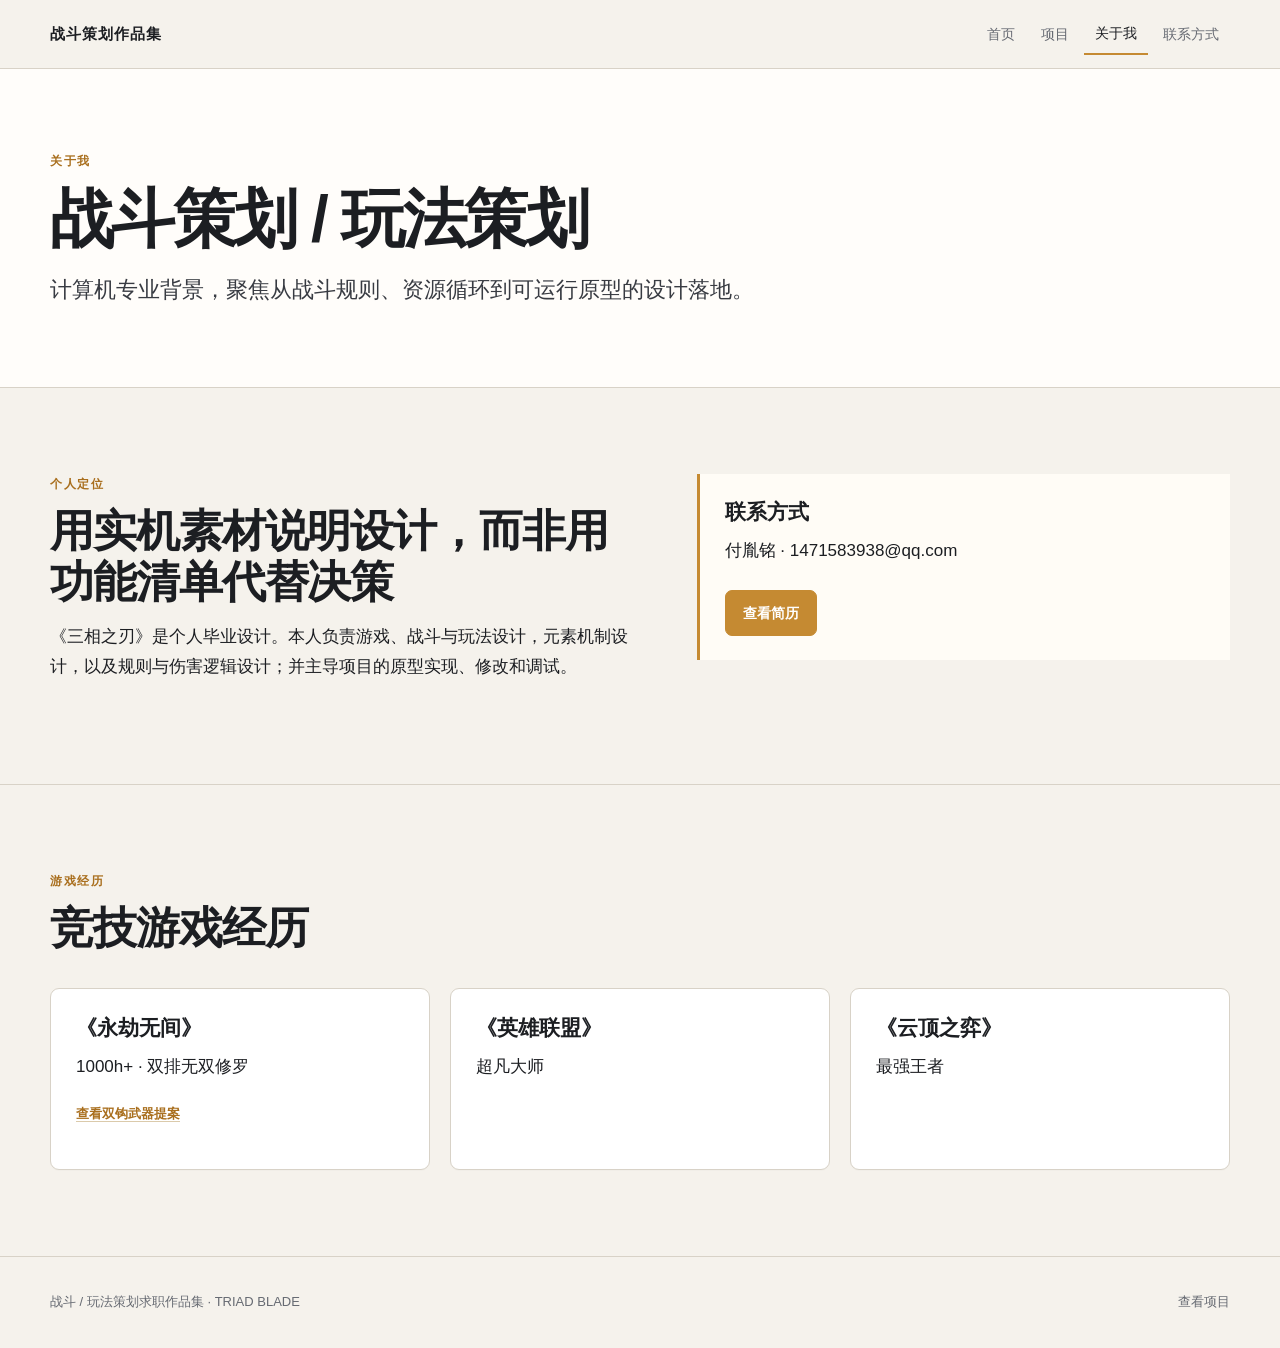
==== commit 7a23937d: "Restore previous portfolio layout and retain updated design PDF" ====
--- a/about.html
+++ b/about.html
@@ -1,10 +1,4 @@
 <!doctype html>
-<html lang="zh-CN">
-<head><meta charset="utf-8"><meta name="viewport" content="width=device-width, initial-scale=1"><meta name="description" content="2026 届计算机专业，战斗与玩法策划方向。原型设计职责、竞技游戏经历、提案与联系方式。"><meta name="robots" content="noindex,nofollow,noarchive"><meta name="theme-color" content="#122b2c"><meta property="og:title" content="付胤铭｜关于我与贡献说明"><meta property="og:description" content="2026 届计算机专业，战斗与玩法策划方向。原型设计职责、竞技游戏经历、提案与联系方式。"><meta property="og:image" content="https://alistair2567.github.io/media/current/title.webp"><meta property="og:type" content="website"><link rel="canonical" href="https://alistair2567.github.io/about.html"><title>付胤铭｜关于我与贡献说明</title><link rel="icon" type="image/svg+xml" href="favicon.svg"><link rel="preload" href="fonts/SmileySans-Oblique.woff2" as="font" type="font/woff2" crossorigin><link rel="stylesheet" href="styles.css"></head>
-<body data-page="about"><a class="skip-link" href="#main">跳到正文</a>
-<header class="site-header"><div class="shell header-inner"><a class="brand" href="index.html"><strong>付胤铭</strong><span>战斗与玩法策划</span></a><button class="menu-toggle" type="button" aria-expanded="false" aria-controls="site-nav" data-menu-toggle>菜单</button><nav class="site-nav" id="site-nav" aria-label="主导航" data-site-nav><a href="index.html" data-nav="home">首页</a><a href="project-yongzhe.html" data-nav="project">三相之刃</a><a href="about.html" data-nav="about">关于我</a><a href="docs/fu-yinming-resume.pdf" target="_blank" rel="noopener">简历 PDF</a></nav></div></header>
-<main id="main"><section class="about-top" id="about"><div class="shell"><p class="intro-label">2026 届计算机专业 / 战斗与玩法策划方向</p><h1>付胤铭</h1><p class="lead">把战斗规则写清楚，再把取舍做进能运行的原型。</p><div class="actions"><a class="button" href="docs/fu-yinming-resume.pdf" target="_blank" rel="noopener">查看简历 PDF</a><a class="button secondary" href="project-yongzhe.html">查看项目案例</a></div></div></section>
-<section class="section"><div class="shell about-grid"><div><h2>我负责什么</h2><p>《三相之刃》是个人毕业设计。本人负责战斗与玩法方向、元素定位、反应规则和伤害逻辑设计，主导原型实现、修改与调试。</p><p>作品展示从“问题是什么”到“规则如何改变玩家选择”的过程。冰冻预算、格挡转处决与变身行动经济是主要设计案例；当前规则、表现和后续验证分别说明。</p><p class="muted">项目以 @timothyqiu《勇者传说》教程框架为起点；Cursor / AI 辅助代码实现。美术主要使用购买的可商用素材。</p></div><aside class="contact" id="contact"><h2>联系方式</h2><p>付胤铭<br><a href="mailto:1471583938@qq.com">1471583938@qq.com</a></p><p>求职方向：战斗策划 / 玩法策划</p><a class="text-link" href="docs/triad-blade-combat-design.pdf" target="_blank" rel="noopener">阅读战斗系统策划案</a></aside></div></section>
-<section class="section tint"><div class="shell"><div class="section-head"><h2>竞技游戏经历</h2><p>围绕读招、交战时机和资源交换形成设计观察，并通过提案和原型继续验证。</p></div><ul class="experience-list"><li><strong>永劫无间</strong><div>1000h+ / 双排无双修罗<br><a class="text-link" href="docs/naraka-double-hook-proposal.pdf" target="_blank" rel="noopener">查看双钩武器提案</a></div></li><li><strong>英雄联盟</strong><div>超凡大师</div></li><li><strong>云顶之弈</strong><div>最强王者</div></li></ul></div></section></main>
-<footer class="site-footer"><div class="shell footer-inner"><span>付胤铭 · 战斗与玩法策划作品集</span><span>设计内容更新于 2026-10-07 · <a href="about.html#contact">联系我</a></span></div></footer>
-<button class="back-to-top" type="button" data-back-to-top aria-label="返回页面顶部">返回顶部</button><script src="script.js" defer></script></body></html>
+<html lang="zh-CN"><head><meta charset="utf-8"><meta name="viewport" content="width=device-width, initial-scale=1"><meta name="description" content="战斗策划 / 玩法策划求职作品集：TRIAD BLADE《三相之刃》。"><meta name="robots" content="noindex,nofollow,noarchive"><title>关于我｜TRIAD BLADE 战斗策划作品集</title><link rel="icon" href="data:,"><link rel="stylesheet" href="styles.css"></head>
+<body data-page="about"><a class="skip-link" href="#main">跳到正文</a><header class="site-header"><div class="shell header-inner"><a class="brand" href="index.html">战斗策划作品集</a><button class="menu-toggle" type="button" aria-expanded="false" aria-controls="site-nav" data-menu-toggle>菜单</button><nav class="site-nav" id="site-nav" aria-label="主导航" data-site-nav><a href="index.html" data-nav="home">首页</a><a href="project-yongzhe.html" data-nav="project">项目</a><a href="about.html#about" data-nav="about">关于我</a><a href="about.html#contact">联系方式</a></nav></div></header>
+<main id="main"><section class="project-hero" id="about"><div class="shell"><p class="eyebrow">关于我</p><h1>战斗策划 / 玩法策划</h1><p class="lead">计算机专业背景，聚焦从战斗规则、资源循环到可运行原型的设计落地。</p></div></section><section class="section"><div class="shell split"><div><p class="eyebrow">个人定位</p><h2>用实机素材说明设计，而非用功能清单代替决策</h2><p>《三相之刃》是个人毕业设计。本人负责游戏、战斗与玩法设计，元素机制设计，以及规则与伤害逻辑设计；并主导项目的原型实现、修改和调试。</p></div><aside class="callout" id="contact"><h3>联系方式</h3><p>付胤铭 · 1471583938@qq.com</p><div class="actions"><a class="button" href="docs/fu-yinming-resume.pdf" target="_blank" rel="noopener">查看简历</a></div></aside></div></section><section class="section"><div class="shell"><div class="section-head"><p class="eyebrow">游戏经历</p><h2>竞技游戏经历</h2></div><div class="grid-3"><article class="card"><h3>《永劫无间》</h3><p>1000h+ · 双排无双修罗</p><p><a class="pdf-link" href="docs/naraka-double-hook-proposal.pdf" target="_blank" rel="noopener">查看双钩武器提案</a></p></article><article class="card"><h3>《英雄联盟》</h3><p>超凡大师</p></article><article class="card"><h3>《云顶之弈》</h3><p>最强王者</p></article></div></div></section></main><footer class="footer"><div class="shell footer-inner"><span>战斗 / 玩法策划求职作品集 · TRIAD BLADE</span><a href="project-yongzhe.html">查看项目</a></div></footer><button class="back-to-top" type="button" data-back-to-top aria-label="返回顶部">↑ <span>返回顶部</span></button><script src="script.js"></script></body></html>
--- a/styles.css
+++ b/styles.css
@@ -1,20 +1,29 @@
-@font-face{font-family:Smiley;src:url('fonts/SmileySans-Oblique.woff2') format('woff2');font-display:swap}
-@font-face{font-family:MaShan;src:url('fonts/MaShanZheng-Regular.ttf') format('truetype');font-display:swap}
-:root{--ink:#122b2c;--mist:#d4e4e5;--paper:#f8fbfc;--muted:#456163;--line:#b4cbce;--fire:#e65b43;--ice:#267784;--thunder:#7355a8;--max:1200px;--header:76px}
-*{box-sizing:border-box}html{scroll-behavior:smooth}body{margin:0;color:var(--ink);background:var(--paper);font-family:'Microsoft YaHei','Noto Sans SC',sans-serif;font-size:16px;line-height:1.85}a{color:inherit;text-underline-offset:5px}img,video{display:block;max-width:100%;height:auto}button{font:inherit;color:inherit}button,a,summary{-webkit-tap-highlight-color:transparent}a:focus-visible,button:focus-visible,summary:focus-visible{outline:3px solid var(--thunder);outline-offset:5px}p{margin:0 0 18px}h1,h2,h3{font-family:Smiley,'Microsoft YaHei',sans-serif;font-weight:400;line-height:1.28;margin:0 0 18px}h1{font-size:clamp(34px,4vw,56px)}h2{font-size:clamp(29px,3vw,40px)}h3{font-size:25px}figure{margin:0}ul{padding-left:1.3em}li+li{margin-top:7px}.shell{width:min(calc(100% - 64px),var(--max));margin-inline:auto}.skip-link{position:fixed;top:-100px;left:20px;z-index:100;padding:10px 16px;background:var(--ink);color:white}.skip-link:focus{top:10px}
-.site-header{position:sticky;top:0;z-index:30;background:var(--paper);border-bottom:1px solid var(--line)}.header-inner{min-height:var(--header);display:flex;align-items:center;justify-content:space-between;gap:22px}.brand{text-decoration:none;display:flex;align-items:center;gap:18px}.brand strong{font-family:Smiley,sans-serif;font-size:25px;font-weight:400}.brand span{font-size:13px;color:var(--muted);border-left:1px solid var(--line);padding-left:18px}.site-nav{display:flex;align-items:center;gap:28px;font-size:14px}.site-nav a{text-decoration:none;padding:8px 0}.site-nav [aria-current=page]{box-shadow:inset 0 -2px var(--ice);color:var(--ice)}.menu-toggle{display:none;border:1px solid var(--line);background:transparent;padding:7px 14px}
-.button{display:inline-flex;align-items:center;justify-content:center;gap:8px;min-height:46px;padding:10px 19px;text-decoration:none;background:var(--ink);border:1px solid var(--ink);color:white;font-size:14px;border-radius:3px}.button:hover{background:#285356}.button.secondary{background:transparent;color:var(--ink);border-color:var(--ice)}.button.secondary:hover{background:var(--mist)}.actions{display:flex;flex-wrap:wrap;gap:12px;margin-top:24px}.text-link{color:var(--ice);font-weight:700}.muted,.caption{color:var(--muted)}.caption{font-size:12px;line-height:1.65;margin:10px 0 0}.lead{font-size:20px;line-height:1.75;max-width:38em}.intro-label{font-size:14px;color:var(--muted);margin-bottom:15px}
-.home-hero{background:var(--mist);padding:64px 0 52px}.hero-grid{display:grid;grid-template-columns:minmax(0,.85fr) minmax(0,1.6fr);gap:46px;align-items:center}.game-name{font-family:MaShan,serif;font-size:clamp(50px,6vw,76px);letter-spacing:.03em;line-height:1.1;margin:0 0 20px}.hero-copy .lead{font-size:21px}.hero-copy p:not(.lead){max-width:26em}.game-frame{background:var(--ink);padding:8px;box-shadow:10px 10px 0 rgba(18,43,44,.13)}.game-frame img{width:100%;aspect-ratio:16/9;object-fit:contain}.hero-meta{display:flex;flex-wrap:wrap;gap:12px 25px;margin-top:34px;font-size:13px;color:var(--muted)}
-.section{padding:76px 0}.section.tint{background:#e9f1f2}.section-head{max-width:720px;margin-bottom:32px}.section-head p:last-child{margin-bottom:0}.element-board{--element:var(--ice);border:1px solid var(--line);background:white}.element-tabs{display:flex;gap:0;background:var(--paper);border-bottom:1px solid var(--line)}.element-tabs button{flex:1;min-height:68px;display:flex;gap:14px;align-items:center;justify-content:center;cursor:pointer;border:0;border-bottom:4px solid transparent;background:transparent;font-family:Smiley,sans-serif;font-size:22px}.element-tabs button span{font-family:MaShan,serif;font-size:31px}.element-tabs button[aria-selected=true]{border-bottom-color:var(--element);background:white;color:var(--element)}.element-tabs button:hover{background:#edf4f5}.element-panel{display:grid;grid-template-columns:1.3fr 1fr;gap:30px;padding:28px;align-items:start}.element-panel[hidden]{display:none}.element-panel video{width:100%;aspect-ratio:16/9;object-fit:contain;background:var(--ink)}.element-copy h3{font-size:27px;color:var(--element);margin-bottom:14px}.element-copy dl{margin:0}.element-copy dt{font-size:12px;color:var(--muted);margin-top:12px}.element-copy dd{margin:2px 0 0}.element-copy .text-link{display:inline-block;margin-top:20px}.video-caption{display:block;font-size:12px;margin-top:10px;color:var(--muted);line-height:1.7}.video-caption strong{display:block;font-size:14px;color:var(--ink);margin-bottom:3px}
-.home-cases{display:grid;grid-template-columns:1fr 1fr;gap:42px}.case-teaser{display:flex;flex-direction:column;align-items:flex-start}.case-teaser .mini-flow{margin-bottom:28px}.case-teaser h3{font-size:31px}.mini-flow{width:100%;display:flex;align-items:stretch;gap:8px;background:var(--mist);padding:23px 19px}.mini-flow div{flex:1;display:flex;flex-direction:column;justify-content:center;font-size:14px;line-height:1.6}.mini-flow b{font-size:20px;font-weight:700}.mini-flow .connector{display:grid;place-items:center;flex:0 0 18px;color:var(--ice);font-size:24px}.download-row{display:flex;justify-content:space-between;gap:36px;align-items:center;border-top:1px solid var(--line);padding-top:35px}.download-row p{max-width:42em;margin:0}.download-row .button{flex-shrink:0}
-.project-intro{padding:62px 0 44px;background:var(--mist)}.project-intro-grid{display:grid;grid-template-columns:1.1fr 1fr;gap:50px;align-items:center}.project-intro h1{font-family:MaShan,serif;font-size:62px}.project-intro figure img{width:100%;aspect-ratio:16/9;object-fit:contain}.project-facts{display:flex;gap:12px 28px;flex-wrap:wrap;margin-top:25px;font-size:13px}.anchor-nav{position:sticky;top:var(--header);z-index:20;background:var(--paper);border-block:1px solid var(--line)}.anchor-nav .shell{display:flex;gap:26px;overflow-x:auto;scrollbar-width:thin}.anchor-nav a{flex:0 0 auto;white-space:nowrap;font-size:13px;padding:12px 0 10px;text-decoration:none;border-bottom:3px solid transparent}.anchor-nav a.is-active{color:var(--ice);border-bottom-color:var(--ice)}section[id],aside[id]{scroll-margin-top:calc(var(--header) + 70px)}.case-layout{display:grid;grid-template-columns:1fr 1.5fr;gap:48px;align-items:start}.case-copy p{max-width:35em}.case-copy h3{font-size:20px;color:var(--ice);margin:24px 0 9px}.case-copy h3:first-child{margin-top:0}.media img{width:100%;aspect-ratio:16/9;object-fit:contain;background:var(--ink)}.media video{width:100%;aspect-ratio:16/9;object-fit:contain;background:var(--ink)}.media figcaption{margin-top:10px;font-size:12px;line-height:1.65;color:var(--muted)}.section .element-board{margin-top:28px}.flow-grid{display:grid;grid-template-columns:repeat(4,1fr);gap:15px;margin-top:32px}.flow-step{border-left:3px solid var(--ice);padding:8px 13px;background:#e9f1f2;line-height:1.6}.flow-step b{display:block;font-family:Smiley,sans-serif;font-size:22px;margin-bottom:6px;font-weight:400}.flow-step p{font-size:14px;margin:0}.conclusion{border-left:3px solid var(--ice);padding:17px 22px;background:#e9f1f2;margin:28px 0 0;font-size:16px}.process-track{display:flex;align-items:stretch;gap:18px;margin:30px 0 32px}.process-track>div{flex:1;border-top:3px solid var(--ice);padding-top:12px}.process-track b{font-family:Smiley,sans-serif;font-weight:400;display:block;font-size:27px}.process-track small{display:block;color:var(--muted);font-size:13px;line-height:1.6}.rule-table{width:100%;border-collapse:collapse;font-size:14px}.rule-table caption{text-align:left;font-family:Smiley,sans-serif;font-size:24px;padding-bottom:16px}.rule-table th,.rule-table td{text-align:left;vertical-align:top;padding:13px 16px;border-bottom:1px solid var(--line)}.rule-table th{background:var(--mist);font-weight:700}.rule-table tr:nth-child(even) td{background:#edf4f5}.table-scroll{overflow-x:auto;margin:25px 0}.table-scroll .rule-table{min-width:490px}details{border-top:1px solid var(--line);margin-top:25px;padding:17px 0}summary{cursor:pointer;color:var(--ice);font-size:15px;font-weight:700}details p{margin-top:15px;font-size:14px}.comparison{display:grid;grid-template-columns:1fr 1fr;gap:0;margin-top:32px;border:1px solid var(--line)}.comparison>div{padding:26px}.comparison>div+div{border-left:1px solid var(--line);background:#e9f1f2}.comparison h3{font-size:24px}.comparison p{font-size:15px;margin-bottom:0}.supporting{display:grid;grid-template-columns:1fr 1fr;gap:38px 42px}.supporting article h3{font-size:27px}.supporting figure{margin-top:23px}.supporting figure img{aspect-ratio:16/9}.supporting article.full{grid-column:1/-1}.terrain-pair{display:grid;grid-template-columns:1fr 1fr;gap:16px}.warning-scale{display:flex;align-items:center;gap:16px;padding:18px 20px;background:var(--ink);color:white;min-height:96px;margin-bottom:23px}.warning-scale .warning{font-family:Smiley,sans-serif;font-size:36px;line-height:1}.warning.yellow{color:#ffd45f}.warning.orange{color:#ff9148}.warning.red{color:#ff525a}.warning-scale .warning-label{font-size:13px;line-height:1.5;margin-left:auto;max-width:12em;color:#d4e4e5}.blood-media video{aspect-ratio:auto;background:#112323;width:100%;min-height:70px}.boss-grid{display:grid;grid-template-columns:1.4fr 1fr;gap:42px;margin-top:32px}.boss-list{display:grid;grid-template-columns:1fr 1fr 1fr;gap:22px;margin-top:35px}.boss-list article{border-top:3px solid var(--ice);padding-top:20px}.boss-list h3{font-size:25px}.boss-list p{font-size:14px}.iteration-list{margin:0;padding:0;list-style:none}.iteration-list li{padding:20px 0;border-bottom:1px solid var(--line);display:grid;grid-template-columns:160px 1fr;gap:25px}.iteration-list strong{font-family:Smiley,sans-serif;font-weight:400;font-size:21px}.iteration-list p{font-size:15px;margin:0}.boundary{padding:28px 30px;background:var(--mist);margin-top:32px}.boundary p:last-child{margin-bottom:0}.about-top{padding:80px 0;background:var(--mist)}.about-top h1{font-family:Smiley,sans-serif;font-size:64px}.about-grid{display:grid;grid-template-columns:1.3fr 1fr;gap:70px}.contact{border-top:3px solid var(--ice);padding-top:24px}.experience-list{list-style:none;padding:0;margin:0}.experience-list li{display:grid;grid-template-columns:190px 1fr;gap:28px;border-bottom:1px solid var(--line);padding:22px 0;margin:0}.experience-list strong{font-family:Smiley,sans-serif;font-weight:400;font-size:25px}.site-footer{border-top:1px solid var(--line);padding:30px 0;color:var(--muted);font-size:12px}.footer-inner{display:flex;justify-content:space-between;gap:18px}.back-to-top{position:fixed;right:24px;bottom:24px;z-index:25;min-height:42px;background:var(--ink);color:white;border:0;border-radius:3px;padding:8px 13px;font-size:13px;cursor:pointer;opacity:0;pointer-events:none}.back-to-top.is-visible{opacity:1;pointer-events:auto}
-@media(min-width:1700px){:root{--max:1380px}.hero-grid{grid-template-columns:1fr 1.7fr;gap:70px}}
-@media(max-width:1000px){.hero-grid,.project-intro-grid{grid-template-columns:1fr 1.3fr;gap:30px}.hero-copy .lead{font-size:18px}.case-layout{grid-template-columns:1fr;gap:28px}.flow-grid{grid-template-columns:1fr 1fr}.element-panel{gap:24px;padding:24px}.boss-grid{grid-template-columns:1fr}.about-grid{gap:40px}.brand span{display:none}}
-@media(max-width:720px){:root{--header:64px}.shell{width:calc(100% - 36px)}body{font-size:15px}.header-inner{min-height:64px}.brand strong{font-size:24px}.menu-toggle{display:block;min-height:42px}.site-nav{display:none;position:absolute;top:64px;left:0;right:0;padding:14px 18px;background:var(--paper);border-bottom:1px solid var(--line);gap:12px;flex-direction:column;align-items:stretch}.site-nav.is-open{display:flex}.site-nav a{padding:8px 10px}.site-nav [aria-current=page]{box-shadow:none;background:var(--mist)}.home-hero{padding:36px 0}.hero-grid,.project-intro-grid{grid-template-columns:1fr;gap:30px}.hero-copy .lead{font-size:20px}.game-name{font-size:64px}.game-frame{padding:4px;box-shadow:6px 6px 0 rgba(18,43,44,.13)}.hero-meta{margin-top:24px;gap:8px 18px}.section{padding:48px 0}.section-head{margin-bottom:24px}.element-tabs button{font-size:18px;min-height:62px;gap:8px}.element-tabs button span{font-size:26px}.element-panel{grid-template-columns:1fr;padding:18px;gap:20px}.element-copy h3{font-size:26px}.home-cases,.supporting,.terrain-pair,.boss-list,.about-grid{grid-template-columns:1fr;gap:36px}.case-teaser h3{font-size:29px}.mini-flow{padding:18px 14px;gap:6px}.mini-flow b{font-size:18px}.mini-flow div{font-size:12px}.mini-flow .connector{flex-basis:12px;font-size:18px}.download-row{display:block}.download-row .button{margin-top:22px}.project-intro{padding:36px 0}.project-intro h1{font-size:56px}.lead{font-size:18px}.anchor-nav .shell{gap:21px}.flow-grid{grid-template-columns:1fr 1fr;gap:12px}.flow-step{padding:10px}.flow-step b{font-size:20px}.flow-step p{font-size:12px}.process-track{gap:15px}.process-track b{font-size:23px}.process-track small{font-size:12px}.comparison{grid-template-columns:1fr}.comparison>div+div{border-left:0;border-top:1px solid var(--line)}.comparison>div{padding:22px}.supporting article.full{grid-column:auto}.iteration-list li{grid-template-columns:1fr;gap:7px}.boundary{padding:23px}.about-top{padding:50px 0}.about-top h1{font-size:48px}.experience-list li{grid-template-columns:1fr;gap:5px}.footer-inner{flex-direction:column;gap:7px}.back-to-top{right:14px;bottom:14px}}
-@media(max-width:360px){.shell{width:calc(100% - 28px)}.game-name{font-size:54px}.element-tabs button{font-size:16px;gap:5px}.process-track{flex-direction:column}}
-@media(prefers-reduced-motion:reduce){html{scroll-behavior:auto}}
-.element-tabs button .tab-role{font-family:Smiley,sans-serif;font-size:22px;color:var(--ink)}
-[role=tabpanel]:focus-visible{outline:3px solid var(--thunder);outline-offset:-4px}
-@media(max-width:720px){.element-tabs button .tab-role{display:none}.element-tabs button>span:first-child{font-size:31px}}
-@media(max-width:720px){.back-to-top{position:static;display:block;margin:0 18px 24px auto;opacity:1;pointer-events:auto}}
-.video-shell{position:relative}.video-preview{display:block;position:relative;width:100%;border:0;padding:0;background:var(--ink);cursor:pointer;text-align:left}.video-preview img{width:100%;height:auto}.video-start{position:absolute;left:16px;bottom:16px;display:flex;gap:10px;align-items:center;padding:7px 14px;background:var(--ink);color:var(--paper);font-size:14px;line-height:1.6}.video-preview:hover .video-start{background:var(--ice)}.blood-media .video-preview img{aspect-ratio:8/3}.video-shell [hidden]{display:none!important}
+:root { --bg:#f5f2ec; --paper:#fffdfa; --surface:#ffffff; --ink:#1c1e22; --muted:#666a72; --line:#d8d2c7; --gold:#c58a32; --gold-deep:#a96f1e; --media:#111318; --max:1180px; --header-h:68px; }
+* { box-sizing:border-box; } html { scroll-behavior:smooth; } body { margin:0; background:var(--bg); color:var(--ink); font-family:Inter,"Noto Sans SC","Microsoft YaHei",sans-serif; font-size:17px; line-height:1.72; } a { color:inherit; text-decoration:none; } img,video { display:block; max-width:100%; } button { font:inherit; }
+.shell { width:min(calc(100% - 48px),var(--max)); margin-inline:auto; } .skip-link { position:fixed; z-index:100; top:-80px; left:16px; padding:10px 16px; background:var(--gold); color:#fff; } .skip-link:focus { top:16px; }
+.site-header { position:sticky; top:0; z-index:20; border-bottom:1px solid var(--line); background:rgba(245,242,236,.94); backdrop-filter:blur(12px); } .header-inner { display:flex; min-height:var(--header-h); align-items:center; justify-content:space-between; gap:24px; } .brand { color:var(--ink); font-size:15px; font-weight:800; letter-spacing:.07em; } .site-nav { display:flex; gap:4px; align-items:center; } .site-nav a { padding:8px 11px; color:var(--muted); font-size:14px; } .site-nav a:hover,.site-nav a[aria-current="page"] { color:var(--ink); } .site-nav a[aria-current="page"] { border-bottom:2px solid var(--gold); } .menu-toggle { display:none; padding:7px 10px; border:1px solid var(--line); border-radius:7px; background:var(--surface); color:var(--ink); }
+.section { position:relative; padding:86px 0; border-top:1px solid var(--line); } .section-compact { padding:66px 0; } section[id] { scroll-margin-top:calc(var(--header-h) + 55px); } .section-head { max-width:760px; margin-bottom:34px; } .eyebrow { margin:0 0 12px; color:var(--gold-deep); font-size:12px; font-weight:800; letter-spacing:.13em; text-transform:uppercase; } h1,h2,h3,p { margin-top:0; } h1 { margin-bottom:18px; font-size:clamp(3rem,5vw,4rem); line-height:1.1; letter-spacing:-.04em; } h2 { margin-bottom:15px; font-size:clamp(1.9rem,3.4vw,3rem); line-height:1.16; letter-spacing:-.025em; } h3 { margin-bottom:10px; font-size:1.32rem; line-height:1.32; } .lead { color:#383b42; font-size:clamp(1.08rem,1.75vw,1.42rem); line-height:1.62; } .muted { color:var(--muted); }
+.gameplay-hero { position:relative; isolation:isolate; width:100%; aspect-ratio:16/9; overflow:hidden; background:var(--media); } .gameplay-hero-video,.gameplay-hero-overlay { position:absolute; inset:0; width:100%; height:100%; } .gameplay-hero-video { z-index:-2; object-fit:contain; object-position:center; background:var(--media); } .gameplay-hero-overlay { z-index:-1; background:linear-gradient(90deg,rgba(8,10,14,.82) 0%,rgba(8,10,14,.58) 28%,rgba(8,10,14,.18) 52%,rgba(8,10,14,0) 72%); pointer-events:none; } .gameplay-hero-content { position:relative; height:100%; } .gameplay-hero-copy { position:absolute; top:38%; max-width:650px; color:#f9f6ef; } .hero-name { margin:0 0 8px; color:rgba(249,246,239,.78); font-size:14px; font-weight:650; letter-spacing:.06em; } .hero-role { margin:0 0 8px; color:#e7b965; font-size:clamp(1.5rem,2.2vw,1.75rem); font-weight:800; line-height:1.25; } .gameplay-hero h1 { margin-bottom:8px; color:#fffdf8; font-size:clamp(3.5rem,5vw,4.5rem); line-height:1.08; letter-spacing:-.045em; white-space:nowrap; } .hero-subtitle { margin:0 0 14px; color:#f7f1e7; font-size:clamp(1.5rem,2.3vw,2rem); font-weight:700; line-height:1.3; } .hero-summary { max-width:620px; margin:0; color:rgba(249,246,239,.9); font-size:clamp(1.08rem,1.5vw,1.25rem); line-height:1.65; } .gameplay-hero .actions { margin-top:25px; } .gameplay-hero .button.secondary { border-color:rgba(255,255,255,.42); color:#fff; } .gameplay-hero .tag-list li { border-color:rgba(255,255,255,.28); background:rgba(12,14,18,.3); color:rgba(255,255,255,.9); } .actions { display:flex; flex-wrap:wrap; gap:11px; margin-top:25px; } .button { display:inline-flex; min-height:45px; align-items:center; justify-content:center; padding:10px 17px; border:1px solid var(--gold); border-radius:7px; background:var(--gold); color:#fff; font-size:14px; font-weight:800; } .button:hover { background:var(--gold-deep); border-color:var(--gold-deep); } .button.secondary { border-color:var(--line); background:transparent; color:var(--ink); } .button.secondary:hover { border-color:var(--gold); color:var(--gold-deep); background:#fffaf2; } .button.disabled { cursor:not-allowed; opacity:.62; border-color:var(--line); background:#e9e5dd; color:var(--muted); }
+.tag-list { display:flex; flex-wrap:wrap; gap:8px; margin:20px 0 0; padding:0; list-style:none; } .tag-list li { padding:4px 10px; border:1px solid var(--line); border-radius:999px; background:var(--paper); color:#4e5157; font-size:13px; }
+.cases-intro { padding-top:76px; }
+.intro-grid,.split,.feature-split { display:grid; grid-template-columns:minmax(0,1fr) minmax(300px,.9fr); gap:54px; align-items:start; } .grid-2,.grid-3 { display:grid; gap:20px; } .grid-2 { grid-template-columns:repeat(2,minmax(0,1fr)); } .grid-3 { grid-template-columns:repeat(3,minmax(0,1fr)); } .card { height:100%; padding:25px; border:1px solid var(--line); border-radius:9px; background:var(--surface); box-shadow:0 1px 1px rgba(45,35,21,.02); } .card-link { display:flex; flex-direction:column; transition:border-color .16s ease,box-shadow .16s ease,transform .16s ease; } .card-link:hover { border-color:var(--gold); box-shadow:0 10px 24px rgba(87,60,18,.1); transform:translateY(-2px); } .card-link p { margin-bottom:0; color:#4d5057; } .card-index { display:block; margin-bottom:12px; color:var(--gold-deep); font-size:12px; font-weight:850; letter-spacing:.12em; } .facts { margin:0; padding:0; list-style:none; border-top:1px solid var(--line); } .facts li { display:grid; grid-template-columns:110px 1fr; gap:18px; padding:12px 0; border-bottom:1px solid var(--line); } .facts span { color:var(--muted); font-size:14px; } .facts strong { font-weight:700; } .callout { padding:24px 25px; border-left:3px solid var(--gold); background:#fffcf6; } .callout p:last-child { margin-bottom:0; } .status-list { margin:0; padding-left:20px; } .status-list li + li { margin-top:8px; }
+.project-hero { padding:82px 0 56px; background:var(--paper); } .project-hero h1 { max-width:900px; } .project-meta { display:grid; grid-template-columns:repeat(4,1fr); gap:1px; margin-top:36px; border:1px solid var(--line); background:var(--line); } .project-meta>div { padding:17px; background:var(--surface); } .project-meta span { display:block; color:var(--muted); font-size:12px; } .project-meta strong { display:block; margin-top:5px; font-size:15px; } .anchor-nav { position:sticky; top:var(--header-h); z-index:15; border-block:1px solid var(--line); background:rgba(255,253,250,.94); backdrop-filter:blur(10px); } .anchor-nav .shell { display:flex; gap:2px; overflow-x:auto; } .anchor-nav a { flex:0 0 auto; padding:12px 11px 10px; border-bottom:2px solid transparent; color:var(--muted); font-size:12px; font-weight:750; white-space:nowrap; } .anchor-nav a:hover,.anchor-nav a.is-active { color:var(--gold-deep); border-bottom-color:var(--gold); }
+.case-section { border-top-color:#d8c7a9; } .case-elements { background:#f4f3ef; } .case-parry { background:var(--paper); } .case-transform { background:#f1efeb; } .case-header { display:grid; grid-template-columns:82px minmax(0,1fr); gap:24px; margin-bottom:35px; } .case-number { color:var(--gold); font-size:58px; font-weight:850; line-height:1; letter-spacing:-.07em; }
+.media-grid { display:grid; gap:18px; } .media-grid-2 { grid-template-columns:repeat(2,minmax(0,1fr)); } .media-grid-3 { grid-template-columns:repeat(3,minmax(0,1fr)); } .media-card { overflow:hidden; border:1px solid var(--line); border-radius:9px; background:var(--surface); } .media-card video { width:100%; aspect-ratio:16/9; object-fit:contain; background:var(--media); } .media-card figcaption { min-height:70px; padding:13px 15px; } .media-card figcaption strong,.media-card figcaption span { display:block; } .media-card figcaption strong { color:var(--ink); font-size:14px; } .media-card figcaption span { margin-top:3px; color:var(--muted); font-size:12px; line-height:1.5; } .media-tall video { min-height:320px; } .media-unavailable { display:grid; min-height:270px; place-content:center; gap:8px; padding:28px; background:#f1ede5; color:var(--ink); text-align:center; } .media-unavailable span { color:var(--muted); font-size:14px; }
+.decision-strip { display:grid; grid-template-columns:repeat(3,1fr); gap:1px; margin-top:24px; border:1px solid var(--line); background:var(--line); } .decision-strip>div { padding:20px; background:var(--surface); } .decision-strip span { display:block; color:var(--gold-deep); font-size:12px; font-weight:800; letter-spacing:.1em; } .decision-strip strong { display:block; margin:5px 0; font-size:18px; } .decision-strip p { margin:0; color:#4e5158; font-size:14px; line-height:1.55; } .terrain-note { display:flex; flex-wrap:wrap; gap:12px 22px; margin-top:18px; padding:15px 18px; border-left:3px solid var(--gold); background:#fffaf1; color:#494c52; font-size:14px; } .terrain-note strong { color:var(--gold-deep); } .terrain-media { margin-top:18px; }
+.feature-split { grid-template-columns:minmax(0,1fr) minmax(0,1fr); } .parry-flow { margin:0 0 20px; padding:0; list-style:none; border-block:1px solid var(--line); } .parry-flow li { display:grid; grid-template-columns:36px minmax(0,1fr); column-gap:13px; padding:15px 2px; border-bottom:1px solid var(--line); } .parry-flow li:last-child { border-bottom:0; } .parry-flow li>span { grid-row:span 2; display:grid; width:29px; height:29px; place-items:center; border:1px solid var(--gold); border-radius:50%; color:var(--gold-deep); font-size:11px; font-weight:800; } .parry-flow strong { font-size:16px; line-height:1.4; } .parry-flow small { color:var(--muted); font-size:13px; }
+.comparison-strip { display:grid; grid-template-columns:1fr auto 1fr; align-items:center; gap:20px; margin-top:24px; padding:24px; border:1px solid var(--line); border-radius:9px; background:var(--surface); } .comparison-strip span { display:block; color:var(--muted); font-size:12px; font-weight:800; } .comparison-strip strong { display:block; color:var(--gold-deep); font-size:24px; } .comparison-strip p { margin:0; color:#4e5158; font-size:14px; } .comparison-arrow { color:var(--gold); font-size:28px; }
+.transform-story-media { width:min(100%,980px); margin:0 auto; } .transform-story-media video { min-height:0; } .transform-rules { display:grid; grid-template-columns:repeat(2,minmax(0,1fr)); gap:18px; max-width:980px; margin:24px auto 0; } .rule-block { padding:24px 25px; border:1px solid var(--line); border-radius:9px; background:var(--surface); } .rule-block .eyebrow { margin-bottom:8px; } .rule-block h3 { color:var(--gold-deep); } .mastery-rule { border-top:3px solid var(--gold); } .transform-conclusion { display:block; max-width:980px; margin:18px auto 0; padding:18px 21px; border-left:3px solid var(--gold); background:#fffaf1; color:var(--ink); font-size:18px; line-height:1.55; }
+.supporting-section { padding-bottom:120px; } .supporting-head { margin-bottom:18px; } .supporting-head h2 { font-size:clamp(2.25rem,3vw,2.625rem); } .support-stack { max-width:1080px; } .support-module { padding:44px 0 52px; } .support-module + .support-module { border-top:1px solid var(--line); } .support-module-header { display:grid; grid-template-columns:48px minmax(0,1fr); gap:16px; max-width:720px; } .support-index { padding-top:4px; color:var(--gold-deep); font-size:14px; font-weight:850; letter-spacing:.1em; } .support-module h3 { margin:0; color:var(--ink); font-size:clamp(1.625rem,2.2vw,1.875rem); line-height:1.22; } .english-term { margin:5px 0 12px; color:var(--muted); font-size:.92rem; font-weight:650; letter-spacing:.025em; } .support-description { margin:0; color:#4d5057; font-size:1rem; line-height:1.65; } .support-media-pair { display:grid; grid-template-columns:repeat(2,minmax(0,1fr)); gap:20px; margin-top:26px; } .support-media { margin:0; } .support-media video { display:block; width:100%; aspect-ratio:16/9; border:1px solid #272a30; border-radius:8px; background:var(--media); object-fit:contain; } .support-media figcaption { padding-top:9px; color:var(--ink); font-size:.94rem; font-weight:700; line-height:1.4; }
+.footer { padding:34px 0; border-top:1px solid var(--line); color:var(--muted); font-size:13px; } .footer-inner { display:flex; justify-content:space-between; gap:18px; } .back-to-top { position:fixed; right:22px; bottom:22px; z-index:30; display:inline-flex; gap:7px; align-items:center; min-height:40px; padding:8px 12px; border:1px solid var(--line); border-radius:8px; background:var(--surface); color:var(--ink); box-shadow:0 6px 16px rgba(56,42,21,.12); opacity:0; pointer-events:none; transform:translateY(6px); transition:.16s ease; } .back-to-top.is-visible { opacity:1; pointer-events:auto; transform:none; }
+@media (max-width:980px) { .intro-grid,.split,.feature-split { grid-template-columns:1fr; gap:30px; } .grid-3,.media-grid-3 { grid-template-columns:repeat(2,minmax(0,1fr)); } .media-grid-3 .media-card:first-child { grid-column:span 2; } .project-meta { grid-template-columns:repeat(2,1fr); } }
+@media (max-width:720px) { :root { --header-h:61px; } body { font-size:16px; } .shell { width:min(calc(100% - 32px),var(--max)); } .section { padding:60px 0; } .supporting-section { padding-bottom:96px; } .support-module { padding:34px 0 40px; } .support-module-header { grid-template-columns:1fr; gap:6px; } .support-index { padding-top:0; } .support-media-pair { grid-template-columns:1fr; gap:24px; margin-top:22px; } .gameplay-hero { display:flex; aspect-ratio:auto; flex-direction:column; overflow:visible; background:var(--media); } .gameplay-hero-video { position:relative; inset:auto; z-index:0; order:2; width:100%; height:auto; aspect-ratio:16/9; object-fit:contain; } .gameplay-hero-overlay { display:none; } .gameplay-hero-content { position:relative; z-index:1; order:1; height:auto; background:var(--media); } .gameplay-hero-copy { position:static; max-width:100%; padding:42px 0 32px; color:#f9f6ef; } .gameplay-hero h1 { font-size:clamp(2.5rem,12vw,3.25rem); } .hero-role { font-size:1.35rem; } .hero-subtitle { font-size:1.35rem; } .hero-summary { font-size:1rem; } .menu-toggle { display:inline-flex; } .site-nav { position:absolute; top:60px; right:16px; left:16px; display:none; flex-direction:column; align-items:stretch; padding:10px; border:1px solid var(--line); border-radius:9px; background:var(--surface); box-shadow:0 14px 38px rgba(50,37,17,.14); } .site-nav.is-open { display:flex; } .site-nav a[aria-current="page"] { border:0; background:#f3ede3; } .grid-2,.grid-3,.media-grid-2,.media-grid-3,.project-meta,.decision-strip { grid-template-columns:1fr; } .media-grid-3 .media-card:first-child { grid-column:auto; } .project-hero { padding:60px 0 44px; } .case-header { grid-template-columns:1fr; gap:8px; } .case-number { font-size:40px; } .facts li { grid-template-columns:1fr; gap:2px; } .media-tall video { min-height:0; } .comparison-strip { grid-template-columns:1fr; gap:14px; } .comparison-arrow { display:none; } .footer-inner { flex-direction:column; } .back-to-top { right:14px; bottom:14px; } }
+@media (max-width:720px) { .transform-rules { grid-template-columns:1fr; } .transform-conclusion { font-size:17px; } }
+@media (prefers-reduced-motion:reduce) { html { scroll-behavior:auto; } .card-link,.back-to-top { transition:none; } }
+.supporting-head .eyebrow { font-size:.875rem; }
+.boss-showcase { position:relative; isolation:isolate; overflow:hidden; padding:clamp(5.4rem,9vw,8rem) 0; background:#08101d; color:#f8f6ef; } .boss-showcase-backdrop,.boss-showcase-overlay { position:absolute; inset:0; pointer-events:none; } .boss-showcase-backdrop { z-index:-2; background:url("media/posters/knight_boss.jpg") center center / cover no-repeat; } .boss-showcase-overlay { z-index:-1; background:linear-gradient(90deg,rgba(5,8,15,.92) 0%,rgba(5,8,15,.78) 35%,rgba(5,8,15,.48) 63%,rgba(5,8,15,.32) 100%),linear-gradient(0deg,rgba(4,7,13,.45),rgba(4,7,13,.08) 55%,rgba(4,7,13,.28)); } .boss-showcase-grid { display:grid; grid-template-columns:minmax(0,.94fr) minmax(420px,.86fr); gap:clamp(2rem,6vw,5rem); align-items:center; } .boss-copy { max-width:610px; } .boss-copy .eyebrow { color:#e7b965; } .boss-copy h2 { margin-bottom:15px; color:#fffdf8; font-size:clamp(2.4rem,4.5vw,3.75rem); line-height:1.12; } .boss-copy h2 span { display:block; margin-top:8px; color:rgba(249,246,239,.68); font-size:clamp(1rem,1.5vw,1.2rem); font-weight:650; letter-spacing:.045em; } .boss-description { margin:0; color:rgba(249,246,239,.9); font-size:clamp(1.05rem,1.5vw,1.2rem); line-height:1.7; } .boss-tags li { border-color:rgba(255,255,255,.28); background:rgba(8,12,20,.42); color:rgba(255,255,255,.92); } .boss-video-card { width:min(100%,560px); justify-self:end; overflow:hidden; margin:0; padding:10px; border:1px solid rgba(255,255,255,.32); border-radius:11px; background:rgba(10,15,26,.76); box-shadow:0 20px 42px rgba(0,0,0,.28); backdrop-filter:blur(8px); } .boss-video-card video { display:block; width:100%; aspect-ratio:16/9; border-radius:5px; background:var(--media); object-fit:contain; } .boss-video-card figcaption { padding:12px 4px 2px; } .boss-video-card figcaption strong,.boss-video-card figcaption span { display:block; } .boss-video-card figcaption strong { color:#fffdf8; font-size:.95rem; } .boss-video-card figcaption span { margin-top:2px; color:rgba(249,246,239,.68); font-size:.8rem; }
+@media (max-width:820px) { .boss-showcase-grid { grid-template-columns:1fr; gap:30px; } .boss-video-card { width:100%; max-width:640px; justify-self:start; } }
+@media (max-width:720px) { .boss-showcase { padding:68px 0; } .boss-showcase-overlay { background:linear-gradient(180deg,rgba(5,8,15,.88) 0%,rgba(5,8,15,.72) 42%,rgba(5,8,15,.62) 100%); } .boss-copy h2 { font-size:clamp(2.25rem,10vw,3rem); } .boss-video-card { padding:7px; } }
+@media (max-width:720px) { .gameplay-hero { display:block; min-height:84svh; aspect-ratio:auto; overflow:hidden; background:var(--media); } .gameplay-hero-video { position:absolute; inset:0; z-index:0; order:initial; width:100%; height:100%; aspect-ratio:auto; object-fit:cover; object-position:60% center; } .gameplay-hero-overlay { display:block; z-index:1; background:linear-gradient(90deg,rgba(8,10,14,.9) 0%,rgba(8,10,14,.72) 58%,rgba(8,10,14,.34) 100%),linear-gradient(0deg,rgba(8,10,14,.48) 0%,rgba(8,10,14,.08) 58%,rgba(8,10,14,.32) 100%); } .gameplay-hero-content { position:relative; z-index:2; display:flex; height:100%; align-items:center; background:transparent; pointer-events:none; } .gameplay-hero-copy { position:static; max-width:31rem; padding:72px 0 52px; color:#f9f6ef; pointer-events:auto; } }
+
+.pdf-link { font-size:13px; font-weight:700; color:var(--gold-deep); border-bottom:1px solid rgba(166,124,46,.4); transition:color .15s ease,border-color .15s ease; } .pdf-link:hover { color:var(--ink); border-color:var(--ink); }
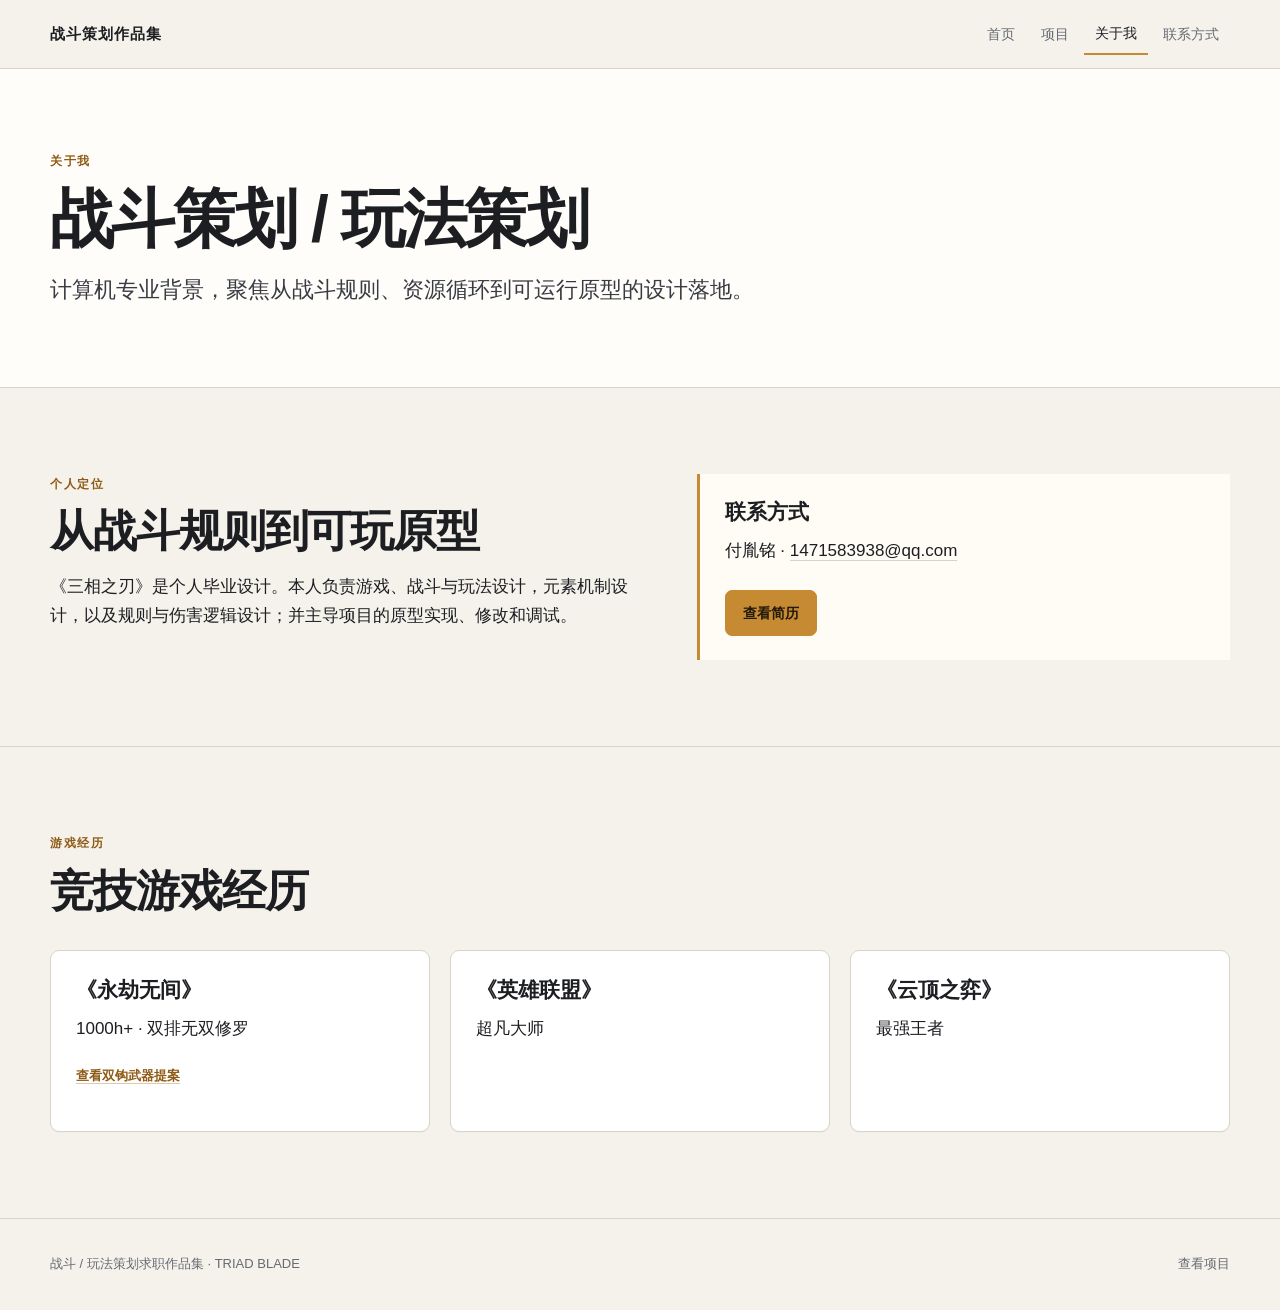
==== commit 59a2e95f: "Refresh gameplay portfolio and fix media layout" ====
--- a/about.html
+++ b/about.html
@@ -1,4 +1,4 @@
 <!doctype html>
 <html lang="zh-CN"><head><meta charset="utf-8"><meta name="viewport" content="width=device-width, initial-scale=1"><meta name="description" content="战斗策划 / 玩法策划求职作品集：TRIAD BLADE《三相之刃》。"><meta name="robots" content="noindex,nofollow,noarchive"><title>关于我｜TRIAD BLADE 战斗策划作品集</title><link rel="icon" href="data:,"><link rel="stylesheet" href="styles.css"></head>
 <body data-page="about"><a class="skip-link" href="#main">跳到正文</a><header class="site-header"><div class="shell header-inner"><a class="brand" href="index.html">战斗策划作品集</a><button class="menu-toggle" type="button" aria-expanded="false" aria-controls="site-nav" data-menu-toggle>菜单</button><nav class="site-nav" id="site-nav" aria-label="主导航" data-site-nav><a href="index.html" data-nav="home">首页</a><a href="project-yongzhe.html" data-nav="project">项目</a><a href="about.html#about" data-nav="about">关于我</a><a href="about.html#contact">联系方式</a></nav></div></header>
-<main id="main"><section class="project-hero" id="about"><div class="shell"><p class="eyebrow">关于我</p><h1>战斗策划 / 玩法策划</h1><p class="lead">计算机专业背景，聚焦从战斗规则、资源循环到可运行原型的设计落地。</p></div></section><section class="section"><div class="shell split"><div><p class="eyebrow">个人定位</p><h2>用实机素材说明设计，而非用功能清单代替决策</h2><p>《三相之刃》是个人毕业设计。本人负责游戏、战斗与玩法设计，元素机制设计，以及规则与伤害逻辑设计；并主导项目的原型实现、修改和调试。</p></div><aside class="callout" id="contact"><h3>联系方式</h3><p>付胤铭 · 1471583938@qq.com</p><div class="actions"><a class="button" href="docs/fu-yinming-resume.pdf" target="_blank" rel="noopener">查看简历</a></div></aside></div></section><section class="section"><div class="shell"><div class="section-head"><p class="eyebrow">游戏经历</p><h2>竞技游戏经历</h2></div><div class="grid-3"><article class="card"><h3>《永劫无间》</h3><p>1000h+ · 双排无双修罗</p><p><a class="pdf-link" href="docs/naraka-double-hook-proposal.pdf" target="_blank" rel="noopener">查看双钩武器提案</a></p></article><article class="card"><h3>《英雄联盟》</h3><p>超凡大师</p></article><article class="card"><h3>《云顶之弈》</h3><p>最强王者</p></article></div></div></section></main><footer class="footer"><div class="shell footer-inner"><span>战斗 / 玩法策划求职作品集 · TRIAD BLADE</span><a href="project-yongzhe.html">查看项目</a></div></footer><button class="back-to-top" type="button" data-back-to-top aria-label="返回顶部">↑ <span>返回顶部</span></button><script src="script.js"></script></body></html>
+<main id="main"><section class="project-hero" id="about"><div class="shell"><p class="eyebrow">关于我</p><h1>战斗策划 / 玩法策划</h1><p class="lead">计算机专业背景，聚焦从战斗规则、资源循环到可运行原型的设计落地。</p></div></section><section class="section"><div class="shell split"><div class="overview-copy"><p class="eyebrow">个人定位</p><h2>从战斗规则到可玩原型</h2><p>《三相之刃》是个人毕业设计。本人负责游戏、战斗与玩法设计，元素机制设计，以及规则与伤害逻辑设计；并主导项目的原型实现、修改和调试。</p></div><aside class="callout" id="contact"><h3>联系方式</h3><p>付胤铭 · <a class="contact-email" href="mailto:1471583938@qq.com">1471583938@qq.com</a></p><div class="actions"><a class="button" href="docs/fu-yinming-resume.pdf" target="_blank" rel="noopener">查看简历</a></div></aside></div></section><section class="section"><div class="shell"><div class="section-head"><p class="eyebrow">游戏经历</p><h2>竞技游戏经历</h2></div><div class="grid-3"><article class="card"><h3>《永劫无间》</h3><p>1000h+ · 双排无双修罗</p><p><a class="pdf-link" href="docs/naraka-double-hook-proposal.pdf" target="_blank" rel="noopener">查看双钩武器提案</a></p></article><article class="card"><h3>《英雄联盟》</h3><p>超凡大师</p></article><article class="card"><h3>《云顶之弈》</h3><p>最强王者</p></article></div></div></section></main><footer class="footer"><div class="shell footer-inner"><span>战斗 / 玩法策划求职作品集 · TRIAD BLADE</span><a href="project-yongzhe.html">查看项目</a></div></footer><button class="back-to-top" type="button" data-back-to-top aria-label="返回顶部">↑ <span>返回顶部</span></button><script src="script.js"></script><script src="vendor/gsap-3.15.0.min.js" defer></script><script src="motion.js" defer></script></body></html>
--- a/styles.css
+++ b/styles.css
@@ -1,4 +1,4 @@
-:root { --bg:#f5f2ec; --paper:#fffdfa; --surface:#ffffff; --ink:#1c1e22; --muted:#666a72; --line:#d8d2c7; --gold:#c58a32; --gold-deep:#a96f1e; --media:#111318; --max:1180px; --header-h:68px; }
+:root { --bg:#f5f2ec; --paper:#fffdfa; --surface:#ffffff; --ink:#1c1e22; --muted:#666a72; --line:#d8d2c7; --gold:#c58a32; --gold-deep:#8f5b16; --media:#111318; --max:1180px; --header-h:68px; }
 * { box-sizing:border-box; } html { scroll-behavior:smooth; } body { margin:0; background:var(--bg); color:var(--ink); font-family:Inter,"Noto Sans SC","Microsoft YaHei",sans-serif; font-size:17px; line-height:1.72; } a { color:inherit; text-decoration:none; } img,video { display:block; max-width:100%; } button { font:inherit; }
 .shell { width:min(calc(100% - 48px),var(--max)); margin-inline:auto; } .skip-link { position:fixed; z-index:100; top:-80px; left:16px; padding:10px 16px; background:var(--gold); color:#fff; } .skip-link:focus { top:16px; }
 .site-header { position:sticky; top:0; z-index:20; border-bottom:1px solid var(--line); background:rgba(245,242,236,.94); backdrop-filter:blur(12px); } .header-inner { display:flex; min-height:var(--header-h); align-items:center; justify-content:space-between; gap:24px; } .brand { color:var(--ink); font-size:15px; font-weight:800; letter-spacing:.07em; } .site-nav { display:flex; gap:4px; align-items:center; } .site-nav a { padding:8px 11px; color:var(--muted); font-size:14px; } .site-nav a:hover,.site-nav a[aria-current="page"] { color:var(--ink); } .site-nav a[aria-current="page"] { border-bottom:2px solid var(--gold); } .menu-toggle { display:none; padding:7px 10px; border:1px solid var(--line); border-radius:7px; background:var(--surface); color:var(--ink); }
@@ -17,7 +17,7 @@
 .supporting-section { padding-bottom:120px; } .supporting-head { margin-bottom:18px; } .supporting-head h2 { font-size:clamp(2.25rem,3vw,2.625rem); } .support-stack { max-width:1080px; } .support-module { padding:44px 0 52px; } .support-module + .support-module { border-top:1px solid var(--line); } .support-module-header { display:grid; grid-template-columns:48px minmax(0,1fr); gap:16px; max-width:720px; } .support-index { padding-top:4px; color:var(--gold-deep); font-size:14px; font-weight:850; letter-spacing:.1em; } .support-module h3 { margin:0; color:var(--ink); font-size:clamp(1.625rem,2.2vw,1.875rem); line-height:1.22; } .english-term { margin:5px 0 12px; color:var(--muted); font-size:.92rem; font-weight:650; letter-spacing:.025em; } .support-description { margin:0; color:#4d5057; font-size:1rem; line-height:1.65; } .support-media-pair { display:grid; grid-template-columns:repeat(2,minmax(0,1fr)); gap:20px; margin-top:26px; } .support-media { margin:0; } .support-media video { display:block; width:100%; aspect-ratio:16/9; border:1px solid #272a30; border-radius:8px; background:var(--media); object-fit:contain; } .support-media figcaption { padding-top:9px; color:var(--ink); font-size:.94rem; font-weight:700; line-height:1.4; }
 .footer { padding:34px 0; border-top:1px solid var(--line); color:var(--muted); font-size:13px; } .footer-inner { display:flex; justify-content:space-between; gap:18px; } .back-to-top { position:fixed; right:22px; bottom:22px; z-index:30; display:inline-flex; gap:7px; align-items:center; min-height:40px; padding:8px 12px; border:1px solid var(--line); border-radius:8px; background:var(--surface); color:var(--ink); box-shadow:0 6px 16px rgba(56,42,21,.12); opacity:0; pointer-events:none; transform:translateY(6px); transition:.16s ease; } .back-to-top.is-visible { opacity:1; pointer-events:auto; transform:none; }
 @media (max-width:980px) { .intro-grid,.split,.feature-split { grid-template-columns:1fr; gap:30px; } .grid-3,.media-grid-3 { grid-template-columns:repeat(2,minmax(0,1fr)); } .media-grid-3 .media-card:first-child { grid-column:span 2; } .project-meta { grid-template-columns:repeat(2,1fr); } }
-@media (max-width:720px) { :root { --header-h:61px; } body { font-size:16px; } .shell { width:min(calc(100% - 32px),var(--max)); } .section { padding:60px 0; } .supporting-section { padding-bottom:96px; } .support-module { padding:34px 0 40px; } .support-module-header { grid-template-columns:1fr; gap:6px; } .support-index { padding-top:0; } .support-media-pair { grid-template-columns:1fr; gap:24px; margin-top:22px; } .gameplay-hero { display:flex; aspect-ratio:auto; flex-direction:column; overflow:visible; background:var(--media); } .gameplay-hero-video { position:relative; inset:auto; z-index:0; order:2; width:100%; height:auto; aspect-ratio:16/9; object-fit:contain; } .gameplay-hero-overlay { display:none; } .gameplay-hero-content { position:relative; z-index:1; order:1; height:auto; background:var(--media); } .gameplay-hero-copy { position:static; max-width:100%; padding:42px 0 32px; color:#f9f6ef; } .gameplay-hero h1 { font-size:clamp(2.5rem,12vw,3.25rem); } .hero-role { font-size:1.35rem; } .hero-subtitle { font-size:1.35rem; } .hero-summary { font-size:1rem; } .menu-toggle { display:inline-flex; } .site-nav { position:absolute; top:60px; right:16px; left:16px; display:none; flex-direction:column; align-items:stretch; padding:10px; border:1px solid var(--line); border-radius:9px; background:var(--surface); box-shadow:0 14px 38px rgba(50,37,17,.14); } .site-nav.is-open { display:flex; } .site-nav a[aria-current="page"] { border:0; background:#f3ede3; } .grid-2,.grid-3,.media-grid-2,.media-grid-3,.project-meta,.decision-strip { grid-template-columns:1fr; } .media-grid-3 .media-card:first-child { grid-column:auto; } .project-hero { padding:60px 0 44px; } .case-header { grid-template-columns:1fr; gap:8px; } .case-number { font-size:40px; } .facts li { grid-template-columns:1fr; gap:2px; } .media-tall video { min-height:0; } .comparison-strip { grid-template-columns:1fr; gap:14px; } .comparison-arrow { display:none; } .footer-inner { flex-direction:column; } .back-to-top { right:14px; bottom:14px; } }
+@media (max-width:720px) { :root { --header-h:61px; } body { font-size:16px; } .shell { width:min(calc(100% - 32px),var(--max)); } .section { padding:60px 0; } .supporting-section { padding-bottom:96px; } .support-module { padding:34px 0 40px; } .support-module-header { grid-template-columns:1fr; gap:6px; } .support-index { padding-top:0; } .support-media-pair { grid-template-columns:1fr; gap:24px; margin-top:22px; } .gameplay-hero h1 { font-size:clamp(2.5rem,12vw,3.25rem); } .hero-role { font-size:1.35rem; } .hero-subtitle { font-size:1.35rem; } .hero-summary { font-size:1rem; } .menu-toggle { display:inline-flex; } .site-nav { position:absolute; top:60px; right:16px; left:16px; display:none; flex-direction:column; align-items:stretch; padding:10px; border:1px solid var(--line); border-radius:9px; background:var(--surface); box-shadow:0 14px 38px rgba(50,37,17,.14); } .site-nav.is-open { display:flex; } .site-nav a[aria-current="page"] { border:0; background:#f3ede3; } .grid-2,.grid-3,.media-grid-2,.media-grid-3,.project-meta,.decision-strip { grid-template-columns:1fr; } .media-grid-3 .media-card:first-child { grid-column:auto; } .project-hero { padding:60px 0 44px; } .case-header { grid-template-columns:1fr; gap:8px; } .case-number { font-size:40px; } .facts li { grid-template-columns:1fr; gap:2px; } .media-tall video { min-height:0; } .comparison-strip { grid-template-columns:1fr; gap:14px; } .comparison-arrow { display:none; } .footer-inner { flex-direction:column; } .back-to-top { right:14px; bottom:14px; } }
 @media (max-width:720px) { .transform-rules { grid-template-columns:1fr; } .transform-conclusion { font-size:17px; } }
 @media (prefers-reduced-motion:reduce) { html { scroll-behavior:auto; } .card-link,.back-to-top { transition:none; } }
 .supporting-head .eyebrow { font-size:.875rem; }
@@ -27,3 +27,91 @@
 @media (max-width:720px) { .gameplay-hero { display:block; min-height:84svh; aspect-ratio:auto; overflow:hidden; background:var(--media); } .gameplay-hero-video { position:absolute; inset:0; z-index:0; order:initial; width:100%; height:100%; aspect-ratio:auto; object-fit:cover; object-position:60% center; } .gameplay-hero-overlay { display:block; z-index:1; background:linear-gradient(90deg,rgba(8,10,14,.9) 0%,rgba(8,10,14,.72) 58%,rgba(8,10,14,.34) 100%),linear-gradient(0deg,rgba(8,10,14,.48) 0%,rgba(8,10,14,.08) 58%,rgba(8,10,14,.32) 100%); } .gameplay-hero-content { position:relative; z-index:2; display:flex; height:100%; align-items:center; background:transparent; pointer-events:none; } .gameplay-hero-copy { position:static; max-width:31rem; padding:72px 0 52px; color:#f9f6ef; pointer-events:auto; } }
 
 .pdf-link { font-size:13px; font-weight:700; color:var(--gold-deep); border-bottom:1px solid rgba(166,124,46,.4); transition:color .15s ease,border-color .15s ease; } .pdf-link:hover { color:var(--ink); border-color:var(--ink); }
+/* Editorial refinements: keep media untouched and navigation in normal flow. */
+.button { color:#241a0c; transition:background-color .18s ease,border-color .18s ease,color .18s ease; }
+.skip-link { color:#241a0c; }
+.case-number { color:var(--gold-deep); }
+.button:hover { background:#d09a42; border-color:#d09a42; }
+.gameplay-hero .button.secondary:hover { background:rgba(255,255,255,.12); color:#fff; border-color:#e7b965; }
+a:focus-visible,button:focus-visible,video:focus-visible { outline:2px solid var(--gold-deep); outline-offset:4px; }
+.gameplay-hero a:focus-visible,.boss-showcase video:focus-visible { outline-color:#e7b965; }
+.site-nav a { transition:color .18s ease; }
+.case-card-copy { display:flex; flex-direction:column; height:100%; }
+.case-card-action { display:flex; justify-content:space-between; gap:16px; margin-top:auto; padding-top:24px; color:var(--gold-deep); font-size:13px; font-weight:700; }
+.case-card-action span { transition:transform .2s ease; }
+.card-link:hover .case-card-action span { transform:translate(2px,-2px); }
+.project-subtitle { margin:0 0 20px; font-size:clamp(1.25rem,2.2vw,1.875rem); font-weight:700; line-height:1.4; }
+.project-hero .lead { max-width:820px; }
+.media-card { margin:0; }
+.decision-strip { margin-top:0; }
+.element-choice-note { max-width:850px; margin:22px 0 0; color:#4d5057; font-size:16px; }
+.budget-evidence { margin-top:40px; }
+.budget-evidence h3 { margin-bottom:18px; font-size:clamp(1.3rem,2.2vw,1.65rem); }
+.budget-media { width:min(100%,980px); margin-inline:auto; }
+.element-media { margin-top:28px; }
+.case-elements .terrain-note { margin-top:38px; }
+.contact-email { border-bottom:1px solid var(--line); overflow-wrap:anywhere; }
+.contact-email:hover { border-color:var(--gold); }
+@media (min-width:721px) and (max-width:1100px) {
+  .gameplay-hero-copy { top:30%; max-width:58%; }
+  .hero-name { margin-bottom:5px; font-size:12px; }
+  .hero-role { margin-bottom:5px; font-size:19px; }
+  .gameplay-hero h1 { margin-bottom:6px; font-size:clamp(2.4rem,4.5vw,3.1rem); }
+  .hero-subtitle { margin-bottom:9px; font-size:clamp(1.12rem,2vw,1.4rem); }
+  .hero-summary { font-size:14px; line-height:1.55; }
+  .gameplay-hero .actions { gap:8px; margin-top:15px; }
+  .gameplay-hero .button { min-height:38px; padding:7px 11px; font-size:12px; }
+  .gameplay-hero .tag-list { gap:6px; margin-top:12px; }
+  .gameplay-hero .tag-list li { padding:3px 7px; font-size:11px; }
+}
+.support-media-pair > .support-media:only-child { grid-column:1 / -1; width:min(100%,900px); justify-self:start; }
+@media (max-width:720px) {
+  .project-subtitle { font-size:1.25rem; }
+  .supporting-head h2 { font-size:clamp(1.75rem,7.5vw,2rem); text-wrap:balance; }
+  .budget-evidence { margin-top:30px; }
+  .gameplay-hero .actions { gap:9px; }
+  .gameplay-hero .button { padding-inline:14px; }
+}
+@media (prefers-reduced-motion:reduce) {
+  .button,.site-nav a,.case-card-action span,.pdf-link { transition:none; }
+  .card-link:hover,.card-link:hover .case-card-action span { transform:none; }
+}
+
+/* Mechanism evidence additions: preserve the established portfolio palette. */
+.environment-evidence { margin-top:48px; scroll-margin-top:calc(var(--header-h) + 55px); }
+.mechanism-heading { max-width:820px; margin-bottom:22px; }
+.mechanism-heading h3 { margin-bottom:12px; font-size:clamp(1.45rem,2.5vw,1.85rem); }
+.mechanism-heading p,.encounter-heading p { margin:0; color:#4d5057; font-size:16px; }
+.environment-evidence .terrain-media { margin-top:0; }
+.environment-feature { width:min(100%,980px); margin:24px auto 0; }
+.mechanic-takeaway { margin:24px 0 0; color:#494c52; font-size:16px; line-height:1.65; }
+.crystal-media-pair { grid-template-columns:repeat(2,minmax(0,1fr)); align-items:start; }
+.project-reel { width:min(100%,980px); margin:28px 0 0; scroll-margin-top:calc(var(--header-h) + 55px); }
+.crystal-media-pair figcaption strong,.crystal-media-pair figcaption span { display:block; }
+.crystal-media-pair figcaption span { margin-top:6px; color:var(--muted); font-size:14px; font-weight:400; line-height:1.6; }
+.domain-rules { display:grid; grid-template-columns:repeat(3,minmax(0,1fr)); gap:24px; margin:24px 0 0; padding-top:22px; border-top:1px solid var(--line); }
+.domain-rules dt { margin-bottom:6px; color:var(--gold-deep); font-size:16px; font-weight:750; }
+.domain-rules dd { margin:0; color:#4d5057; font-size:15px; line-height:1.65; }
+.encounter-bridge { padding-bottom:76px; }
+.encounter-heading { max-width:860px; margin-bottom:28px; }
+.encounter-heading h2 { margin-bottom:12px; font-size:clamp(1.7rem,2.7vw,2.1rem); line-height:1.3; }
+.encounter-layout { display:grid; grid-template-columns:minmax(0,1.55fr) minmax(0,.75fr); gap:32px; align-items:center; }
+.encounter-flow { display:grid; gap:24px; margin:0; padding:0; list-style:none; }
+.encounter-flow li { padding-left:17px; border-left:2px solid var(--gold); }
+.encounter-flow strong,.encounter-flow span { display:block; }
+.encounter-flow strong { margin-bottom:5px; font-size:18px; }
+.encounter-flow span { color:var(--muted); font-size:15px; line-height:1.65; }
+@media (max-width:820px) {
+  .encounter-layout { grid-template-columns:1fr; gap:26px; }
+}
+@media (max-width:720px) {
+  .environment-evidence { margin-top:36px; }
+  .environment-feature { margin-top:24px; }
+  .crystal-media-pair,.domain-rules { grid-template-columns:1fr; }
+  .domain-rules { gap:16px; }
+  .domain-rules>div { display:grid; grid-template-columns:76px minmax(0,1fr); gap:12px; }
+  .domain-rules dt { margin-bottom:0; }
+  .encounter-bridge { padding-bottom:54px; }
+  .encounter-heading h2 { font-size:1.65rem; }
+  .encounter-flow { gap:18px; }
+}
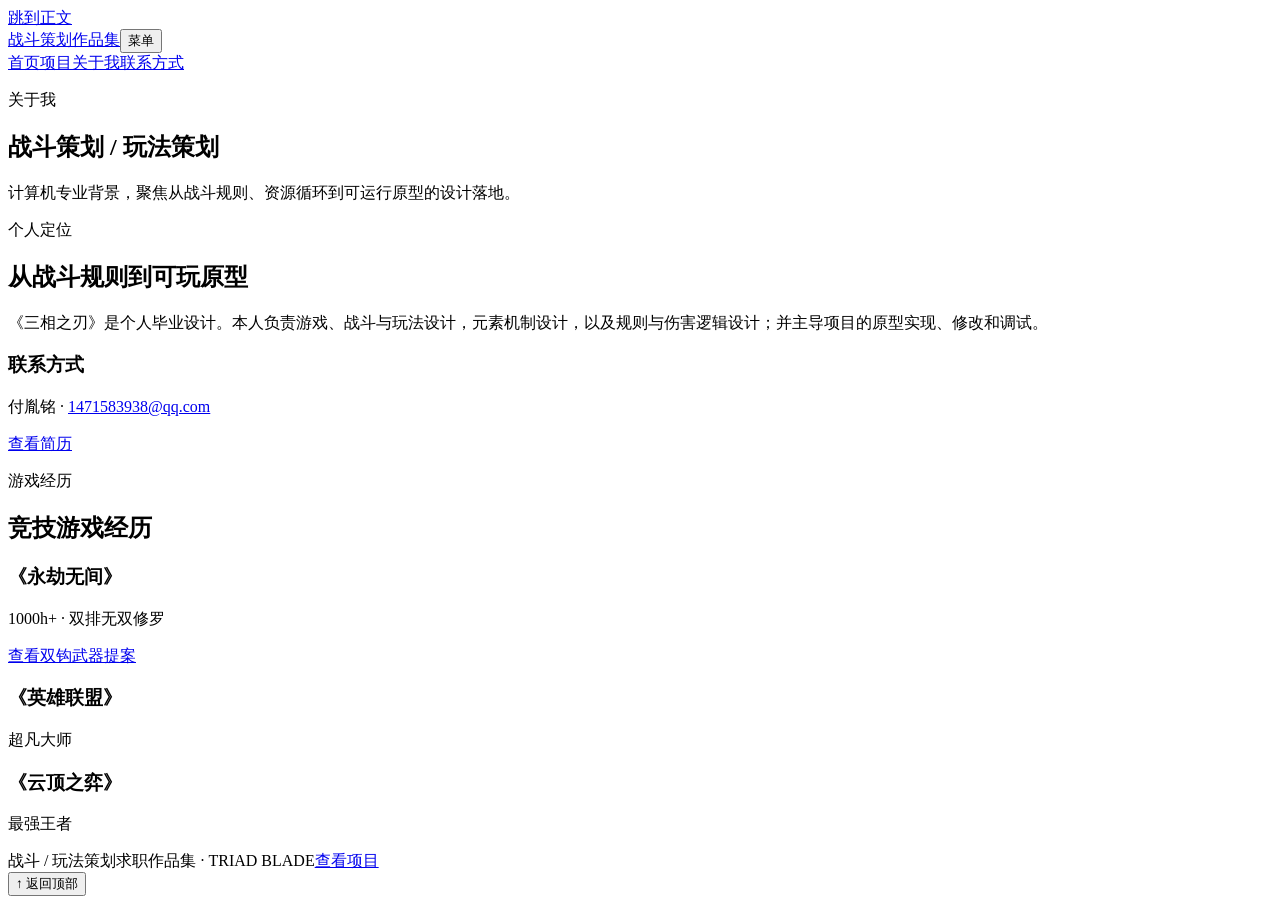
==== commit e062cffe: "perf: CSS / JS / PDF 全部迁到阿里云 OSS GitHub Pages 在国内约 20KB/s，styles.css(24KB) 阻塞渲染、 gsap(71KB) 延迟动画、设计案" ====
--- a/about.html
+++ b/about.html
@@ -1,4 +1,4 @@
-<!doctype html>
-<html lang="zh-CN"><head><meta charset="utf-8"><meta name="viewport" content="width=device-width, initial-scale=1"><meta name="description" content="战斗策划 / 玩法策划求职作品集：TRIAD BLADE《三相之刃》。"><meta name="robots" content="noindex,nofollow,noarchive"><title>关于我｜TRIAD BLADE 战斗策划作品集</title><link rel="icon" href="data:,"><link rel="stylesheet" href="styles.css"></head>
-<body data-page="about"><a class="skip-link" href="#main">跳到正文</a><header class="site-header"><div class="shell header-inner"><a class="brand" href="index.html">战斗策划作品集</a><button class="menu-toggle" type="button" aria-expanded="false" aria-controls="site-nav" data-menu-toggle>菜单</button><nav class="site-nav" id="site-nav" aria-label="主导航" data-site-nav><a href="index.html" data-nav="home">首页</a><a href="project-yongzhe.html" data-nav="project">项目</a><a href="about.html#about" data-nav="about">关于我</a><a href="about.html#contact">联系方式</a></nav></div></header>
-<main id="main"><section class="project-hero" id="about"><div class="shell"><p class="eyebrow">关于我</p><h1>战斗策划 / 玩法策划</h1><p class="lead">计算机专业背景，聚焦从战斗规则、资源循环到可运行原型的设计落地。</p></div></section><section class="section"><div class="shell split"><div class="overview-copy"><p class="eyebrow">个人定位</p><h2>从战斗规则到可玩原型</h2><p>《三相之刃》是个人毕业设计。本人负责游戏、战斗与玩法设计，元素机制设计，以及规则与伤害逻辑设计；并主导项目的原型实现、修改和调试。</p></div><aside class="callout" id="contact"><h3>联系方式</h3><p>付胤铭 · <a class="contact-email" href="mailto:1471583938@qq.com">1471583938@qq.com</a></p><div class="actions"><a class="button" href="docs/fu-yinming-resume.pdf" target="_blank" rel="noopener">查看简历</a></div></aside></div></section><section class="section"><div class="shell"><div class="section-head"><p class="eyebrow">游戏经历</p><h2>竞技游戏经历</h2></div><div class="grid-3"><article class="card"><h3>《永劫无间》</h3><p>1000h+ · 双排无双修罗</p><p><a class="pdf-link" href="docs/naraka-double-hook-proposal.pdf" target="_blank" rel="noopener">查看双钩武器提案</a></p></article><article class="card"><h3>《英雄联盟》</h3><p>超凡大师</p></article><article class="card"><h3>《云顶之弈》</h3><p>最强王者</p></article></div></div></section></main><footer class="footer"><div class="shell footer-inner"><span>战斗 / 玩法策划求职作品集 · TRIAD BLADE</span><a href="project-yongzhe.html">查看项目</a></div></footer><button class="back-to-top" type="button" data-back-to-top aria-label="返回顶部">↑ <span>返回顶部</span></button><script src="script.js"></script><script src="vendor/gsap-3.15.0.min.js" defer></script><script src="motion.js" defer></script></body></html>
+<!doctype html>
+<html lang="zh-CN"><head><meta charset="utf-8"><meta name="viewport" content="width=device-width, initial-scale=1"><meta name="description" content="战斗策划 / 玩法策划求职作品集：TRIAD BLADE《三相之刃》。"><meta name="robots" content="noindex,nofollow,noarchive"><title>关于我｜TRIAD BLADE 战斗策划作品集</title><link rel="icon" href="data:,"><link rel="stylesheet" href="https://alistair2567-portfolio.oss-cn-hangzhou.aliyuncs.com/assets/styles.css"></head>
+<body data-page="about"><a class="skip-link" href="#main">跳到正文</a><header class="site-header"><div class="shell header-inner"><a class="brand" href="index.html">战斗策划作品集</a><button class="menu-toggle" type="button" aria-expanded="false" aria-controls="site-nav" data-menu-toggle>菜单</button><nav class="site-nav" id="site-nav" aria-label="主导航" data-site-nav><a href="index.html" data-nav="home">首页</a><a href="project-yongzhe.html" data-nav="project">项目</a><a href="about.html#about" data-nav="about">关于我</a><a href="about.html#contact">联系方式</a></nav></div></header>
+<main id="main"><section class="project-hero" id="about"><div class="shell"><p class="eyebrow">关于我</p><h1>战斗策划 / 玩法策划</h1><p class="lead">计算机专业背景，聚焦从战斗规则、资源循环到可运行原型的设计落地。</p></div></section><section class="section"><div class="shell split"><div class="overview-copy"><p class="eyebrow">个人定位</p><h2>从战斗规则到可玩原型</h2><p>《三相之刃》是个人毕业设计。本人负责游戏、战斗与玩法设计，元素机制设计，以及规则与伤害逻辑设计；并主导项目的原型实现、修改和调试。</p></div><aside class="callout" id="contact"><h3>联系方式</h3><p>付胤铭 · <a class="contact-email" href="mailto:1471583938@qq.com">1471583938@qq.com</a></p><div class="actions"><a class="button" href="https://alistair2567-portfolio.oss-cn-hangzhou.aliyuncs.com/assets/docs/fu-yinming-resume.pdf" target="_blank" rel="noopener">查看简历</a></div></aside></div></section><section class="section"><div class="shell"><div class="section-head"><p class="eyebrow">游戏经历</p><h2>竞技游戏经历</h2></div><div class="grid-3"><article class="card"><h3>《永劫无间》</h3><p>1000h+ · 双排无双修罗</p><p><a class="pdf-link" href="https://alistair2567-portfolio.oss-cn-hangzhou.aliyuncs.com/assets/docs/naraka-double-hook-proposal.pdf" target="_blank" rel="noopener">查看双钩武器提案</a></p></article><article class="card"><h3>《英雄联盟》</h3><p>超凡大师</p></article><article class="card"><h3>《云顶之弈》</h3><p>最强王者</p></article></div></div></section></main><footer class="footer"><div class="shell footer-inner"><span>战斗 / 玩法策划求职作品集 · TRIAD BLADE</span><a href="project-yongzhe.html">查看项目</a></div></footer><button class="back-to-top" type="button" data-back-to-top aria-label="返回顶部">↑ <span>返回顶部</span></button><script src="https://alistair2567-portfolio.oss-cn-hangzhou.aliyuncs.com/assets/script.js"></script><script src="https://alistair2567-portfolio.oss-cn-hangzhou.aliyuncs.com/assets/vendor/gsap-3.15.0.min.js" defer></script><script src="https://alistair2567-portfolio.oss-cn-hangzhou.aliyuncs.com/assets/motion.js" defer></script></body></html>
